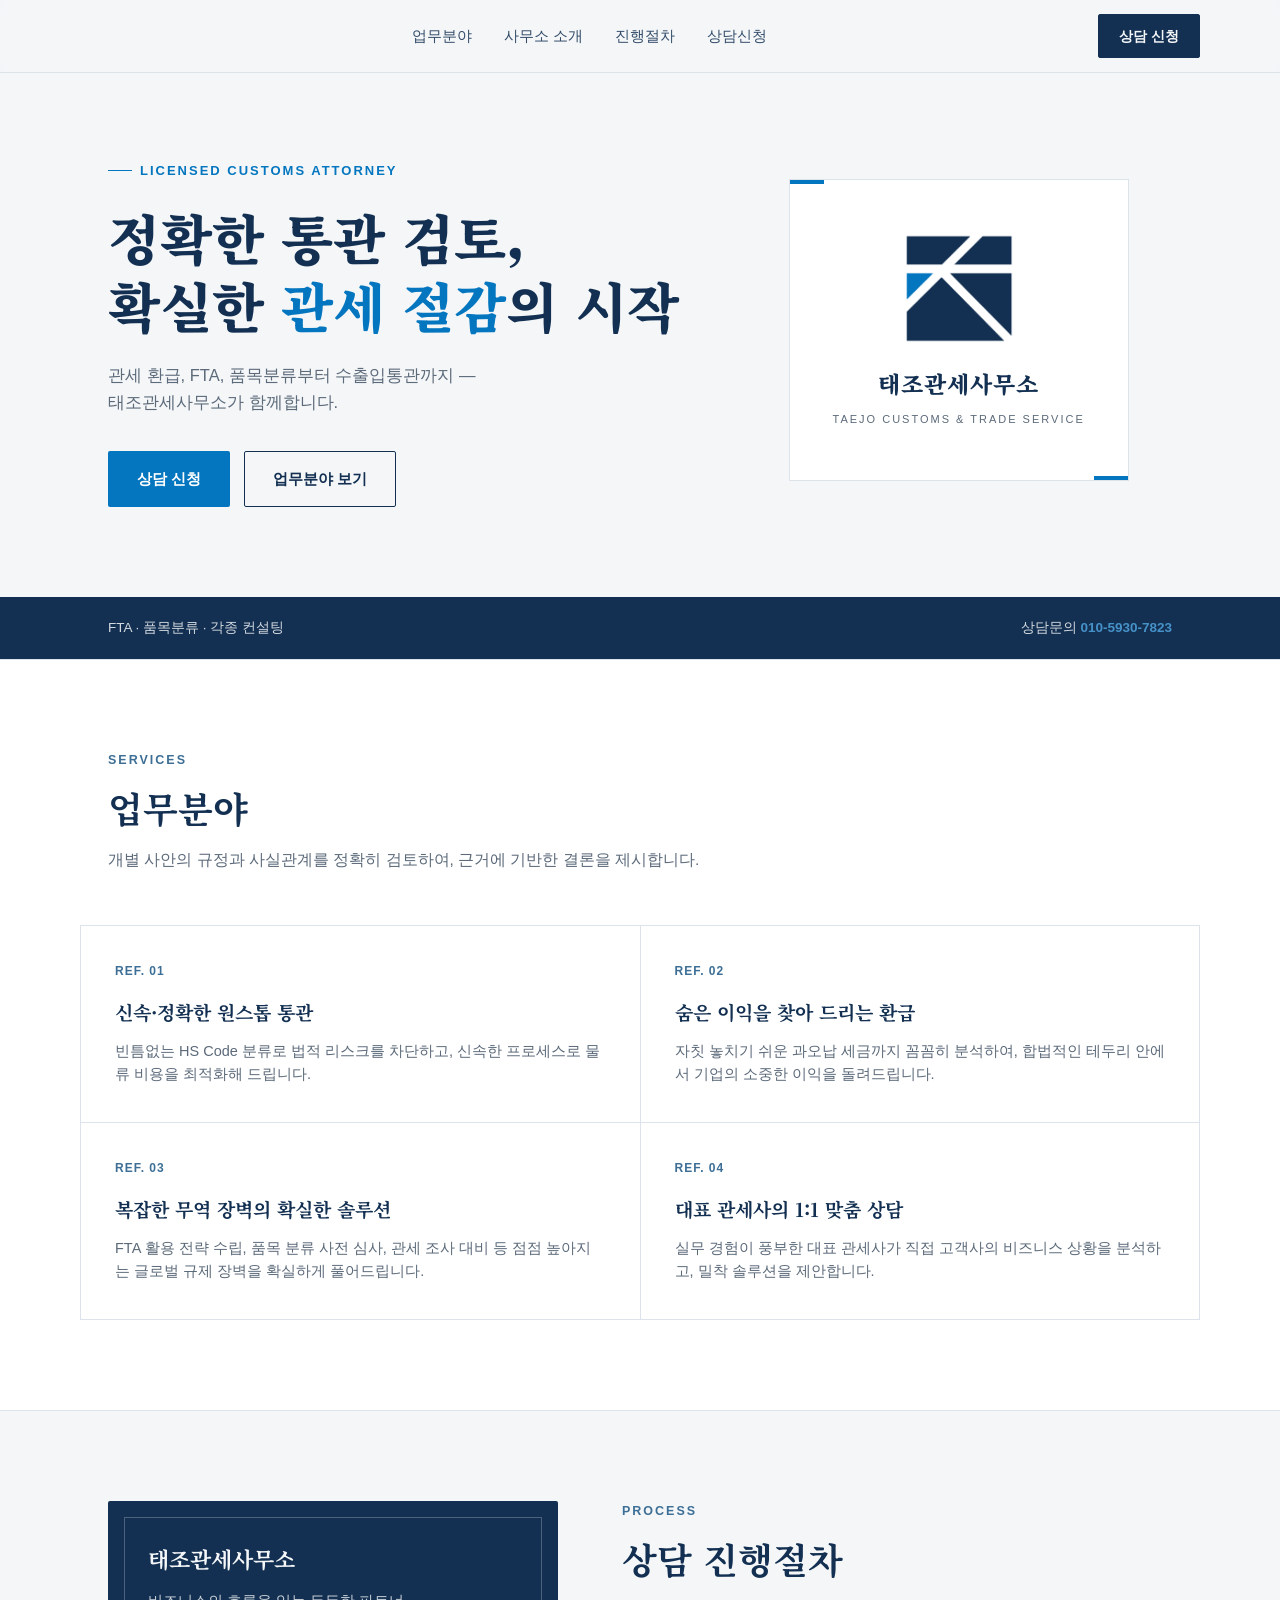
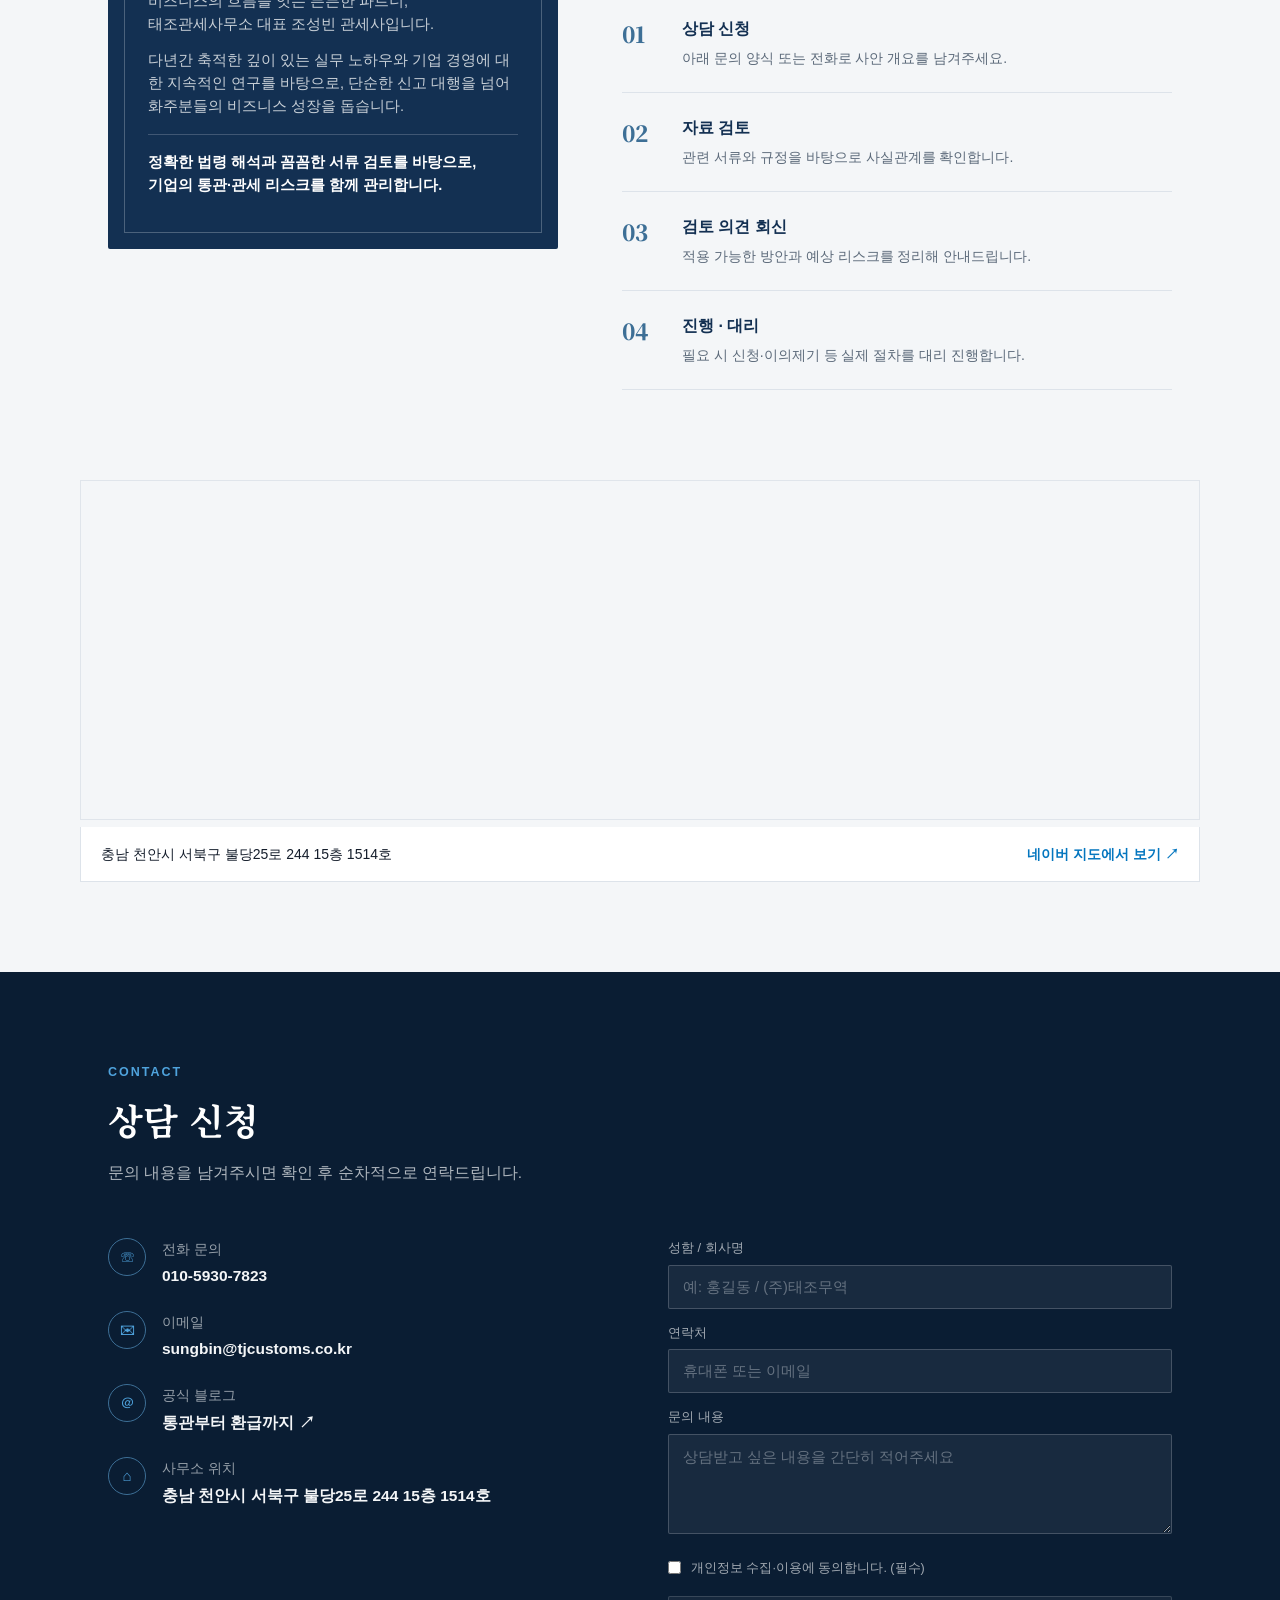
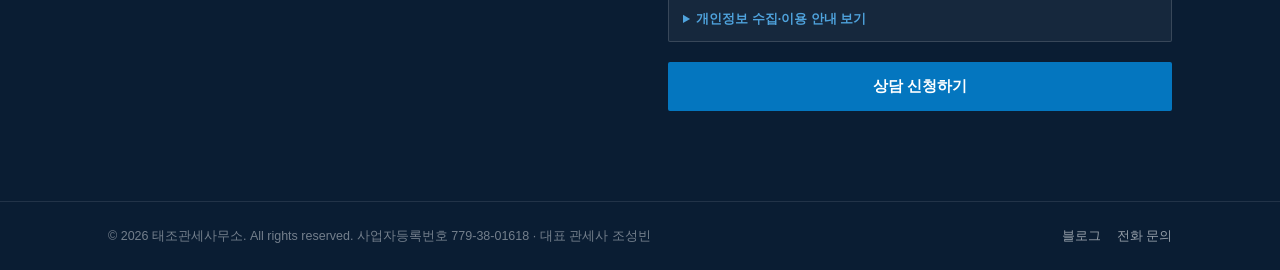
==== index.html @ e215719c "Update index.html" ====
<!DOCTYPE html>
<html lang="ko">
<head>
<meta charset="UTF-8">
<meta name="viewport" content="width=device-width, initial-scale=1.0">

<title>태조관세사무소 | 통관부터 환급까지 신뢰의 파트너</title>
<meta name="description" content="충남 천안 태조관세사무소 — 수출입 통관, 관세 환급, FTA, 품목분류까지. 대표 관세사 조성빈이 직접 상담합니다.">
<link rel="canonical" href="https://tjcustoms.co.kr/">

<!-- Open Graph: 카카오톡/블로그 등에 링크 공유 시 노출되는 정보 -->
<meta property="og:type" content="website">
<meta property="og:site_name" content="태조관세사무소">
<meta property="og:title" content="태조관세사무소 | 통관부터 환급까지 신뢰의 파트너">
<meta property="og:description" content="수출입 통관, 관세 환급, FTA, 품목분류 — 대표 관세사가 직접 상담합니다.">
<meta property="og:image" content="https://tjcustoms.co.kr/assets/logo-full.png">
<meta property="og:url" content="https://tjcustoms.co.kr/">
<meta name="twitter:card" content="summary_large_image">

<link rel="icon" type="image/png" href="assets/logo-mark.png">
<link rel="preconnect" href="https://fonts.googleapis.com">
<link rel="preconnect" href="https://fonts.gstatic.com" crossorigin>
<link href="https://fonts.googleapis.com/css2?family=Noto+Serif+KR:wght@500;700;900&family=Pretendard:wght@400;500;600;700&display=swap" rel="stylesheet">

<!-- 지역 사업자 구조화 데이터: 네이버/구글 지도·검색 노출에 도움 -->
<script type="application/ld+json">
{
  "@context": "https://schema.org",
  "@type": "ProfessionalService",
  "name": "태조관세사무소",
  "alternateName": "Taejo Customs & Trade Service",
  "image": "https://tjcustoms.co.kr/assets/logo-full.png",
  "url": "https://tjcustoms.co.kr/",
  "telephone": "+82-10-5930-7823",
  "email": "sungbin@tjcustoms.co.kr",
  "address": {
    "@type": "PostalAddress",
    "streetAddress": "불당25로 244 15층 1514호",
    "addressLocality": "천안시 서북구",
    "addressRegion": "충남",
    "addressCountry": "KR"
  },
  "founder": { "@type": "Person", "name": "조성빈" }
}
</script>

<style>
  :root{
    --ink:#141d2b;
    --navy:#133052;
    --navy-deep:#0a1d33;
    --paper:#f4f6f8;
    --paper-line:#dde3ea;
    --brass:#3d6f96;
    --brass-light:#4fa3dd;
    --seal:#0476bf;
    --muted:#5c6a7a;
    --white:#ffffff;
    --serif:'Noto Serif KR', serif;
    --sans:'Pretendard', -apple-system, BlinkMacSystemFont, sans-serif;
  }
  *{margin:0;padding:0;box-sizing:border-box;}
  html{scroll-behavior:smooth;}
  body{
    font-family:var(--sans);
    background:var(--paper);
    color:var(--ink);
    line-height:1.6;
    -webkit-font-smoothing:antialiased;
  }
  a{color:inherit;text-decoration:none;}
  .wrap{max-width:1120px;margin:0 auto;padding:0 28px;}

  .texture{
    background-image:
      radial-gradient(circle at 1px 1px, rgba(19,48,82,0.06) 1px, transparent 0);
    background-size:22px 22px;
  }

  /* ===== HEADER ===== */
  header{
    position:sticky;top:0;z-index:50;
    background:rgba(244,246,248,0.92);
    backdrop-filter:blur(8px);
    border-bottom:1px solid var(--paper-line);
  }
  .nav{
    display:flex;align-items:center;justify-content:space-between;
    padding:14px 0;
  }
  .brand{display:flex;align-items:center;}
  .brand img{height:38px;width:auto;display:block;}
  .nav-links{display:flex;gap:32px;font-size:14.5px;font-weight:500;color:var(--navy);}
  .nav-links a{opacity:0.85;transition:opacity .2s;}
  .nav-links a:hover{opacity:1;color:var(--seal);}
  .nav-cta{
    background:var(--navy);color:var(--paper);
    padding:10px 20px;border-radius:2px;font-size:14px;font-weight:600;
    border:1px solid var(--navy);transition:background .2s;
  }
  .nav-cta:hover{background:var(--navy-deep);}

  /* ===== HERO ===== */
  .hero{padding:80px 0 90px;position:relative;overflow:hidden;}
  .hero-grid{display:grid;grid-template-columns:1.15fr 0.85fr;gap:60px;align-items:center;}
  .eyebrow{
    display:inline-flex;align-items:center;gap:8px;
    font-size:13px;font-weight:700;letter-spacing:2px;color:var(--seal);
    text-transform:uppercase;margin-bottom:22px;
  }
  .eyebrow::before{content:'';width:24px;height:1px;background:var(--seal);}
  h1{
    font-family:var(--serif);font-weight:900;
    font-size:clamp(34px,4.6vw,54px);
    line-height:1.25;color:var(--navy);
    margin-bottom:24px;
  }
  h1 em{font-style:normal;color:var(--seal);}
  .hero-sub{font-size:16.5px;color:var(--muted);max-width:480px;margin-bottom:36px;}
  .btn-row{display:flex;gap:14px;flex-wrap:wrap;}
  .btn{
    padding:15px 28px;border-radius:2px;font-size:15px;font-weight:700;
    display:inline-block;transition:all .2s;border:1px solid transparent;
  }
  .btn-primary{background:var(--seal);color:var(--white);}
  .btn-primary:hover{background:#035a91;}
  .btn-secondary{border-color:var(--navy);color:var(--navy);}
  .btn-secondary:hover{background:var(--navy);color:var(--paper);}

  .logo-wrap{display:flex;align-items:center;justify-content:center;padding:20px;}
  .logo-plate{
    position:relative;width:100%;max-width:340px;
    background:var(--white);border:1px solid var(--paper-line);
    padding:52px 40px;display:flex;flex-direction:column;align-items:center;gap:22px;
  }
  .logo-plate::before{content:'';position:absolute;top:0;left:0;width:34px;height:4px;background:var(--seal);}
  .logo-plate::after{content:'';position:absolute;bottom:0;right:0;width:34px;height:4px;background:var(--seal);}
  .logo-plate img{width:112px;height:112px;object-fit:contain;}
  .logo-plate .logo-word{text-align:center;}
  .logo-plate .logo-word .kr{font-family:var(--serif);font-weight:900;font-size:23px;color:var(--navy);letter-spacing:1px;}
  .logo-plate .logo-word .en{display:block;font-size:11px;letter-spacing:2px;color:var(--muted);margin-top:8px;text-transform:uppercase;}

  /* ===== TRUST BAR ===== */
  .trustbar{background:var(--navy);color:var(--paper);padding:20px 0;}
  .trustbar .wrap{display:flex;justify-content:space-between;flex-wrap:wrap;gap:16px;font-size:13.5px;font-weight:500;}
  .trustbar span{opacity:0.85;}
  .trustbar a{color:var(--brass-light);font-weight:700;opacity:1;}
  .trustbar a:hover{text-decoration:underline;}

  /* ===== SECTION HEADER ===== */
  .section{padding:90px 0;}
  .section-head{max-width:600px;margin-bottom:52px;}
  .section-tag{font-size:12.5px;font-weight:700;letter-spacing:2px;color:var(--brass);text-transform:uppercase;margin-bottom:14px;}
  .section-title{font-family:var(--serif);font-weight:700;font-size:clamp(26px,3vw,36px);color:var(--navy);line-height:1.35;}
  .section-desc{margin-top:16px;color:var(--muted);font-size:15.5px;}

  /* ===== SERVICES ===== */
  .services{background:var(--white);border-top:1px solid var(--paper-line);border-bottom:1px solid var(--paper-line);}
  .service-grid{display:grid;grid-template-columns:repeat(2,1fr);gap:1px;background:var(--paper-line);border:1px solid var(--paper-line);}
  .service-card{background:var(--white);padding:36px 34px;transition:background .2s;}
  .service-card:hover{background:var(--paper);}
  .service-ref{font-size:12px;color:var(--brass);font-weight:700;letter-spacing:1px;margin-bottom:16px;}
  .service-name{font-family:var(--serif);font-weight:700;font-size:19px;color:var(--navy);margin-bottom:12px;}
  .service-desc{font-size:14.5px;color:var(--muted);}

  /* ===== ABOUT / PROCESS ===== */
  .about-grid{display:grid;grid-template-columns:0.9fr 1.1fr;gap:64px;align-items:start;}
  .about-card{background:var(--navy);color:var(--paper);padding:40px;border-radius:2px;position:relative;}
  .about-card::before{content:'';position:absolute;top:16px;left:16px;right:16px;bottom:16px;border:1px solid rgba(244,246,248,0.25);pointer-events:none;}
  .about-card h3{font-family:var(--serif);font-size:22px;margin-bottom:14px;}
  .about-card p{font-size:14.5px;color:rgba(244,246,248,0.8);margin-bottom:12px;}
  .about-card p.tagline{color:var(--white);font-weight:600;border-top:1px solid rgba(244,246,248,0.2);padding-top:16px;margin-top:16px;}
  .process-list{display:flex;flex-direction:column;}
  .process-item{display:flex;gap:22px;padding:22px 0;border-bottom:1px solid var(--paper-line);}
  .process-item:first-child{padding-top:0;}
  .process-num{font-family:var(--serif);font-weight:900;font-size:22px;color:var(--brass);min-width:38px;}
  .process-body h4{font-size:16px;font-weight:700;color:var(--navy);margin-bottom:6px;}
  .process-body p{font-size:14px;color:var(--muted);}

  /* ===== MAP ===== */
  .map-section{padding:0 0 90px;}
  .map-frame{
    width:100%;height:340px;border:1px solid var(--paper-line);
    filter:grayscale(0.15) contrast(1.02);
  }
  .map-caption{
    display:flex;justify-content:space-between;align-items:center;flex-wrap:wrap;gap:10px;
    padding:16px 20px;background:var(--white);border:1px solid var(--paper-line);border-top:none;font-size:14px;
  }
  .map-caption a{color:var(--seal);font-weight:700;}

  /* ===== CONTACT ===== */
  .contact{background:var(--navy-deep);color:var(--paper);}
  .contact .section-tag{color:var(--brass-light);}
  .contact .section-title{color:var(--white);}
  .contact .section-desc{color:rgba(244,246,248,0.7);}
  .contact-grid{display:grid;grid-template-columns:1fr 1fr;gap:56px;margin-top:20px;}
  .info-list{display:flex;flex-direction:column;gap:22px;}
  .info-item{display:flex;gap:16px;align-items:flex-start;}
  .info-item a{transition:color .2s;}
  .info-item a:hover{color:var(--brass-light);}
  .info-icon{
    width:38px;height:38px;border:1px solid var(--brass);border-radius:50%;
    display:flex;align-items:center;justify-content:center;flex-shrink:0;
    color:var(--brass-light);font-size:15px;
  }
  .info-item strong{display:block;font-size:14px;color:rgba(244,246,248,0.6);margin-bottom:3px;font-weight:500;}
  .info-item span,.info-item a{font-size:15.5px;font-weight:600;}

  form{display:flex;flex-direction:column;gap:14px;}
  .field label{display:block;font-size:13px;color:rgba(244,246,248,0.65);margin-bottom:6px;}
  .field input,.field textarea{
    width:100%;background:rgba(244,246,248,0.06);
    border:1px solid rgba(244,246,248,0.2);
    color:var(--paper);padding:13px 14px;font-size:14.5px;border-radius:2px;font-family:var(--sans);
  }
  .field input::placeholder,.field textarea::placeholder{color:rgba(244,246,248,0.35);}
  .field textarea{resize:vertical;min-height:100px;}
  .field input:focus,.field textarea:focus{outline:2px solid var(--brass-light);outline-offset:1px;border-color:var(--brass-light);}

  .consent{display:flex;align-items:flex-start;gap:10px;font-size:12.5px;color:rgba(244,246,248,0.65);margin-top:2px;}
  .consent input{margin-top:3px;flex-shrink:0;}
  .consent a{color:var(--brass-light);text-decoration:underline;}
  details.privacy{
    margin-top:4px;background:rgba(244,246,248,0.05);border:1px solid rgba(244,246,248,0.15);
    border-radius:2px;padding:12px 14px;font-size:12px;color:rgba(244,246,248,0.6);
  }
  details.privacy summary{cursor:pointer;font-size:12.5px;color:var(--brass-light);font-weight:600;}
  details.privacy p{margin-top:8px;line-height:1.6;}

  .submit-btn{
    margin-top:6px;background:var(--seal);color:var(--white);border:none;
    padding:15px;font-size:15px;font-weight:700;border-radius:2px;cursor:pointer;transition:background .2s;
  }
  .submit-btn:hover{background:#035a91;}
  .submit-btn:focus-visible{outline:2px solid var(--brass-light);outline-offset:2px;}

  /* ===== FOOTER ===== */
  footer{background:var(--navy-deep);border-top:1px solid rgba(244,246,248,0.1);padding:24px 0;}
  footer .wrap{display:flex;justify-content:space-between;flex-wrap:wrap;gap:10px;font-size:12.5px;color:rgba(244,246,248,0.45);}
  footer .footer-links{display:flex;gap:16px;}
  footer a{color:rgba(244,246,248,0.6);}
  footer a:hover{color:var(--brass-light);}

  @media(max-width:860px){
    .hero-grid{grid-template-columns:1fr;}
    .logo-wrap{order:-1;margin-bottom:8px;padding:0;}
    .logo-plate{padding:36px 28px;}
    .logo-plate img{width:88px;height:88px;}
    .logo-plate .logo-word .kr{font-size:19px;}
    .nav-links{display:none;}
    .service-grid{grid-template-columns:1fr;}
    .about-grid{grid-template-columns:1fr;}
    .contact-grid{grid-template-columns:1fr;}
    .trustbar .wrap{flex-direction:column;gap:8px;}
    .map-frame{height:260px;}
  }
</style>
</head>
<body>

<header>
  <nav class="nav wrap">
  <div class="brand"></div>
    <div class="nav-links">
      <a href="#services">업무분야</a>
      <a href="#about">사무소 소개</a>
      <a href="#process">진행절차</a>
      <a href="#contact">상담신청</a>
    </div>
    <a href="#contact" class="nav-cta">상담 신청</a>
  </nav>
</header>

<section class="hero">
  <div class="wrap hero-grid">
    <div>
      <div class="eyebrow">Licensed Customs Attorney</div>
      <h1>정확한 통관 검토,<br>확실한 <em>관세 절감</em>의 시작</h1>
     <p class="hero-sub" style="word-break: keep-all;">
        관세 환급, FTA, 품목분류부터 수출입통관까지 —<br>
        태조관세사무소가 함께합니다.
      </p>
      <div class="btn-row">
        <a href="#contact" class="btn btn-primary">상담 신청</a>
        <a href="#services" class="btn btn-secondary">업무분야 보기</a>
      </div>
    </div>
    <div class="logo-wrap">
      <div class="logo-plate">
        <img src="9.jpg" alt="태조관세사무소 심볼마크">
        <div class="logo-word">
          <span class="kr">태조관세사무소</span>
          <span class="en">Taejo Customs &amp; Trade Service</span>
        </div>
      </div>
    </div>
  </div>
</section>

<div class="trustbar">
  <div class="wrap">
    <span>FTA · 품목분류 · 각종 컨설팅</span>
    <span>상담문의 <a href="tel:01059307823">010-5930-7823</a></span>
  </div>
</div>

<section class="section services texture" id="services">
  <div class="wrap">
    <div class="section-head">
      <div class="section-tag">Services</div>
      <h2 class="section-title">업무분야</h2>
      <p class="section-desc">개별 사안의 규정과 사실관계를 정확히 검토하여, 근거에 기반한 결론을 제시합니다.</p>
    </div>
  </div>
  <div class="wrap" style="padding:0;">
    <div class="service-grid">
      <div class="service-card">
        <div class="service-ref">REF. 01</div>
        <div class="service-name">신속·정확한 원스톱 통관</div>
        <p class="service-desc">빈틈없는 HS Code 분류로 법적 리스크를 차단하고, 신속한 프로세스로 물류 비용을 최적화해 드립니다.</p>
      </div>
      <div class="service-card">
        <div class="service-ref">REF. 02</div>
        <div class="service-name">숨은 이익을 찾아 드리는 환급</div>
        <p class="service-desc">자칫 놓치기 쉬운 과오납 세금까지 꼼꼼히 분석하여, 합법적인 테두리 안에서 기업의 소중한 이익을 돌려드립니다.</p>
      </div>
      <div class="service-card">
        <div class="service-ref">REF. 03</div>
        <div class="service-name">복잡한 무역 장벽의 확실한 솔루션</div>
        <p class="service-desc">FTA 활용 전략 수립, 품목 분류 사전 심사, 관세 조사 대비 등 점점 높아지는 글로벌 규제 장벽을 확실하게 풀어드립니다.</p>
      </div>
      <div class="service-card">
        <div class="service-ref">REF. 04</div>
        <div class="service-name">대표 관세사의 1:1 맞춤 상담</div>
        <p class="service-desc">실무 경험이 풍부한 대표 관세사가 직접 고객사의 비즈니스 상황을 분석하고, 밀착 솔루션을 제안합니다.</p>
      </div>
    </div>
  </div>
</section>

<section class="section" id="about">
  <div class="wrap about-grid">
    <div class="about-card">
      <h3>태조관세사무소</h3>
      <!-- 수정된 부분 시작 -->
      <p>비즈니스의 흐름을 잇는 든든한 파트너,<br>태조관세사무소 대표 조성빈 관세사입니다.</p>
      <p>다년간 축적한 깊이 있는 실무 노하우와 기업 경영에 대한 지속적인 연구를 바탕으로, 단순한 신고 대행을 넘어 화주분들의 비즈니스 성장을 돕습니다.</p>
      <p class="tagline">정확한 법령 해석과 꼼꼼한 서류 검토를 바탕으로,<br>기업의 통관·관세 리스크를 함께 관리합니다.</p>
      <!-- 수정된 부분 끝 -->
    </div>
    <div id="process">
      <div class="section-tag">Process</div>
      <h2 class="section-title" style="margin-bottom:32px;">상담 진행절차</h2>
      <div class="process-list">
        <div class="process-item">
          <div class="process-num">01</div>
          <div class="process-body"><h4>상담 신청</h4><p>아래 문의 양식 또는 전화로 사안 개요를 남겨주세요.</p></div>
        </div>
        <div class="process-item">
          <div class="process-num">02</div>
          <div class="process-body"><h4>자료 검토</h4><p>관련 서류와 규정을 바탕으로 사실관계를 확인합니다.</p></div>
        </div>
        <div class="process-item">
          <div class="process-num">03</div>
          <div class="process-body"><h4>검토 의견 회신</h4><p>적용 가능한 방안과 예상 리스크를 정리해 안내드립니다.</p></div>
        </div>
        <div class="process-item">
          <div class="process-num">04</div>
          <div class="process-body"><h4>진행 · 대리</h4><p>필요 시 신청·이의제기 등 실제 절차를 대리 진행합니다.</p></div>
        </div>
      </div>
    </div>
  </div>
</section>

<section class="map-section wrap">
  <iframe class="map-frame" loading="lazy" allowfullscreen
    src="https://www.google.com/maps?q=%EC%B6%A9%EB%82%A8%20%EC%B2%9C%EC%95%88%EC%8B%9C%20%EC%84%9C%EB%B6%81%EA%B5%AC%20%EB%B6%88%EB%8B%B925%EB%A1%9C%20244&output=embed"
    title="태조관세사무소 오시는 길"></iframe>
  <div class="map-caption">
    <span>충남 천안시 서북구 불당25로 244 15층 1514호</span>
    <a href="https://map.naver.com/p/search/충남 천안시 서북구 불당25로 244" target="_blank" rel="noopener">네이버 지도에서 보기 ↗</a>
  </div>
</section>

<section class="section contact" id="contact">
  <div class="wrap">
    <div class="section-head">
      <div class="section-tag">Contact</div>
      <h2 class="section-title">상담 신청</h2>
      <p class="section-desc">문의 내용을 남겨주시면 확인 후 순차적으로 연락드립니다.</p>
    </div>
    <div class="contact-grid">
      <div class="info-list">
        <div class="info-item">
          <div class="info-icon">☏</div>
          <div><strong>전화 문의</strong><a href="tel:01059307823">010-5930-7823</a></div>
        </div>
        <div class="info-item">
          <div class="info-icon">✉</div>
          <div><strong>이메일</strong><a href="mailto:sungbin@tjcustoms.co.kr">sungbin@tjcustoms.co.kr</a></div>
        </div>
        <div class="info-item">
          <div class="info-icon">＠</div>
          <div><strong>공식 블로그</strong><a href="https://blog.naver.com/waynechris" target="_blank" rel="noopener">통관부터 환급까지 ↗</a></div>
        </div>
        <div class="info-item">
          <div class="info-icon">⌂</div>
          <div><strong>사무소 위치</strong><span>충남 천안시 서북구 불당25로 244 15층 1514호</span></div>
        </div>
      </div>

      <!-- Formspree 등 폼 수신 서비스 연동 권장: action의 YOUR_FORM_ID를 발급받은 ID로 교체 -->
      <form id="inquiryForm" action="https://formspree.io/f/xeeyelee" method="POST">
        <div class="field">
          <label for="name">성함 / 회사명</label>
          <input type="text" id="name" name="name" placeholder="예: 홍길동 / (주)태조무역" required>
        </div>
        <div class="field">
          <label for="contact">연락처</label>
          <input type="text" id="contact" name="contact" placeholder="휴대폰 또는 이메일" required>
        </div>
        <div class="field">
          <label for="message">문의 내용</label>
          <textarea id="message" name="message" placeholder="상담받고 싶은 내용을 간단히 적어주세요"></textarea>
        </div>

        <label class="consent">
          <input type="checkbox" id="consent" name="consent" required>
          <span>개인정보 수집·이용에 동의합니다. (필수)</span>
        </label>
        <details class="privacy">
          <summary>개인정보 수집·이용 안내 보기</summary>
          <p>
            수집 항목: 성함/회사명, 연락처, 문의 내용<br>
            수집 목적: 관세·통관 상담 문의 응대<br>
            보유 기간: 상담 완료 후 6개월간 보관 후 파기<br>
            위 동의를 거부할 권리가 있으며, 동의 거부 시 상담 신청이 제한될 수 있습니다.
          </p>
        </details>

        <button type="submit" class="submit-btn">상담 신청하기</button>
      </form>
    </div>
  </div>
</section>

<footer>
  <div class="wrap">
    <span>© 2026 태조관세사무소. All rights reserved. 사업자등록번호 779-38-01618 · 대표 관세사 조성빈</span>
    <div class="footer-links">
      <a href="https://blog.naver.com/waynechris" target="_blank" rel="noopener">블로그</a>
      <a href="tel:01059307823">전화 문의</a>
    </div>
  </div>
</footer>

</body>
</html>
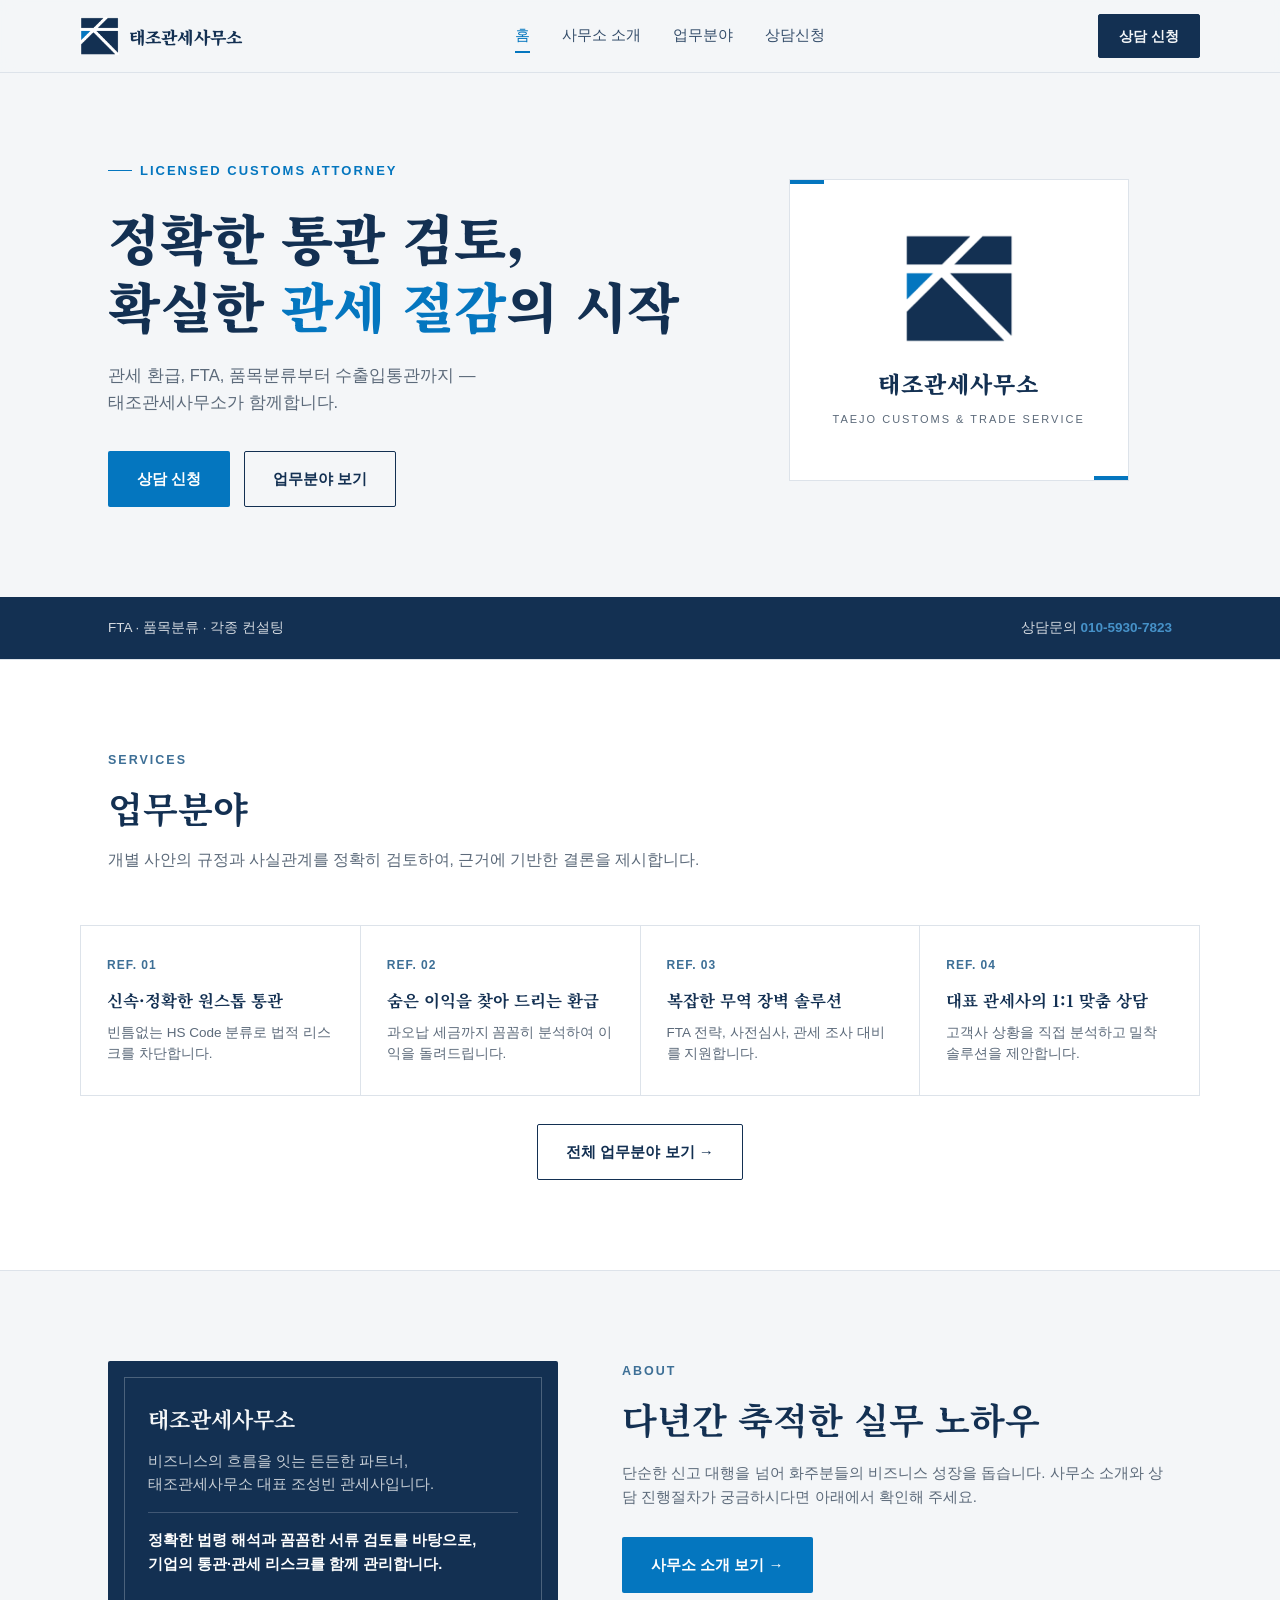
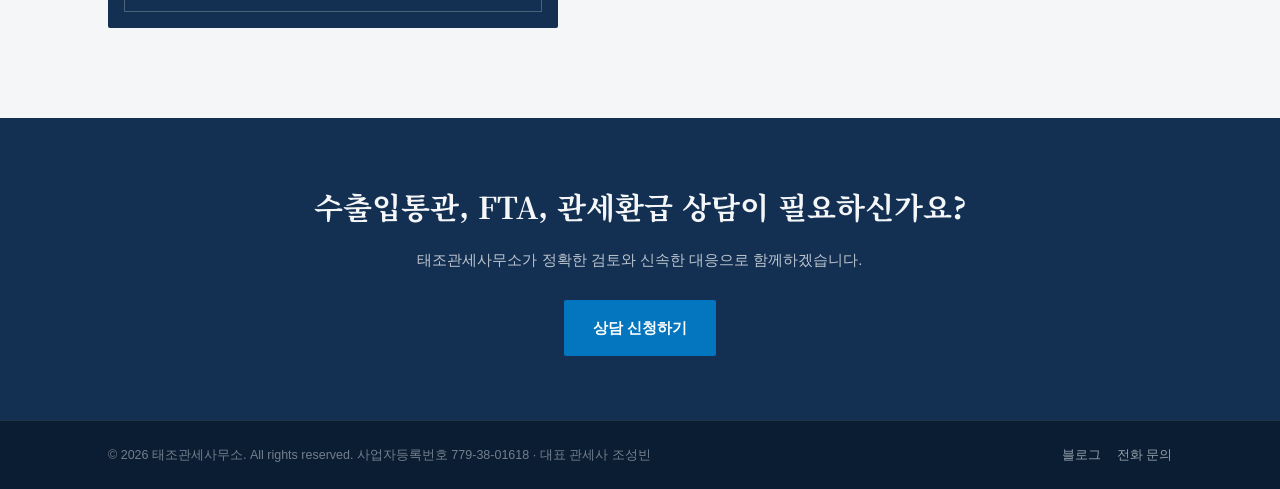
==== commit b52db39f: "Add files via upload" ====
--- a/index.html
+++ b/index.html
@@ -6,23 +6,22 @@
 
 <title>태조관세사무소 | 통관부터 환급까지 신뢰의 파트너</title>
 <meta name="description" content="충남 천안 태조관세사무소 — 수출입 통관, 관세 환급, FTA, 품목분류까지. 대표 관세사 조성빈이 직접 상담합니다.">
-<link rel="canonical" href="https://tjcustoms.co.kr/">
+<link rel="canonical" href="https://tjcustoms.co.kr/index.html">
 
-<!-- Open Graph: 카카오톡/블로그 등에 링크 공유 시 노출되는 정보 -->
 <meta property="og:type" content="website">
 <meta property="og:site_name" content="태조관세사무소">
 <meta property="og:title" content="태조관세사무소 | 통관부터 환급까지 신뢰의 파트너">
 <meta property="og:description" content="수출입 통관, 관세 환급, FTA, 품목분류 — 대표 관세사가 직접 상담합니다.">
 <meta property="og:image" content="https://tjcustoms.co.kr/assets/logo-full.png">
-<meta property="og:url" content="https://tjcustoms.co.kr/">
+<meta property="og:url" content="https://tjcustoms.co.kr/index.html">
 <meta name="twitter:card" content="summary_large_image">
 
 <link rel="icon" type="image/png" href="assets/logo-mark.png">
 <link rel="preconnect" href="https://fonts.googleapis.com">
 <link rel="preconnect" href="https://fonts.gstatic.com" crossorigin>
 <link href="https://fonts.googleapis.com/css2?family=Noto+Serif+KR:wght@500;700;900&family=Pretendard:wght@400;500;600;700&display=swap" rel="stylesheet">
+<link rel="stylesheet" href="style.css">
 
-<!-- 지역 사업자 구조화 데이터: 네이버/구글 지도·검색 노출에 도움 -->
 <script type="application/ld+json">
 {
   "@context": "https://schema.org",
@@ -43,233 +42,32 @@
   "founder": { "@type": "Person", "name": "조성빈" }
 }
 </script>
-
-<style>
-  :root{
-    --ink:#141d2b;
-    --navy:#133052;
-    --navy-deep:#0a1d33;
-    --paper:#f4f6f8;
-    --paper-line:#dde3ea;
-    --brass:#3d6f96;
-    --brass-light:#4fa3dd;
-    --seal:#0476bf;
-    --muted:#5c6a7a;
-    --white:#ffffff;
-    --serif:'Noto Serif KR', serif;
-    --sans:'Pretendard', -apple-system, BlinkMacSystemFont, sans-serif;
-  }
-  *{margin:0;padding:0;box-sizing:border-box;}
-  html{scroll-behavior:smooth;}
-  body{
-    font-family:var(--sans);
-    background:var(--paper);
-    color:var(--ink);
-    line-height:1.6;
-    -webkit-font-smoothing:antialiased;
-  }
-  a{color:inherit;text-decoration:none;}
-  .wrap{max-width:1120px;margin:0 auto;padding:0 28px;}
-
-  .texture{
-    background-image:
-      radial-gradient(circle at 1px 1px, rgba(19,48,82,0.06) 1px, transparent 0);
-    background-size:22px 22px;
-  }
-
-  /* ===== HEADER ===== */
-  header{
-    position:sticky;top:0;z-index:50;
-    background:rgba(244,246,248,0.92);
-    backdrop-filter:blur(8px);
-    border-bottom:1px solid var(--paper-line);
-  }
-  .nav{
-    display:flex;align-items:center;justify-content:space-between;
-    padding:14px 0;
-  }
-  .brand{display:flex;align-items:center;}
-  .brand img{height:38px;width:auto;display:block;}
-  .nav-links{display:flex;gap:32px;font-size:14.5px;font-weight:500;color:var(--navy);}
-  .nav-links a{opacity:0.85;transition:opacity .2s;}
-  .nav-links a:hover{opacity:1;color:var(--seal);}
-  .nav-cta{
-    background:var(--navy);color:var(--paper);
-    padding:10px 20px;border-radius:2px;font-size:14px;font-weight:600;
-    border:1px solid var(--navy);transition:background .2s;
-  }
-  .nav-cta:hover{background:var(--navy-deep);}
-
-  /* ===== HERO ===== */
-  .hero{padding:80px 0 90px;position:relative;overflow:hidden;}
-  .hero-grid{display:grid;grid-template-columns:1.15fr 0.85fr;gap:60px;align-items:center;}
-  .eyebrow{
-    display:inline-flex;align-items:center;gap:8px;
-    font-size:13px;font-weight:700;letter-spacing:2px;color:var(--seal);
-    text-transform:uppercase;margin-bottom:22px;
-  }
-  .eyebrow::before{content:'';width:24px;height:1px;background:var(--seal);}
-  h1{
-    font-family:var(--serif);font-weight:900;
-    font-size:clamp(34px,4.6vw,54px);
-    line-height:1.25;color:var(--navy);
-    margin-bottom:24px;
-  }
-  h1 em{font-style:normal;color:var(--seal);}
-  .hero-sub{font-size:16.5px;color:var(--muted);max-width:480px;margin-bottom:36px;}
-  .btn-row{display:flex;gap:14px;flex-wrap:wrap;}
-  .btn{
-    padding:15px 28px;border-radius:2px;font-size:15px;font-weight:700;
-    display:inline-block;transition:all .2s;border:1px solid transparent;
-  }
-  .btn-primary{background:var(--seal);color:var(--white);}
-  .btn-primary:hover{background:#035a91;}
-  .btn-secondary{border-color:var(--navy);color:var(--navy);}
-  .btn-secondary:hover{background:var(--navy);color:var(--paper);}
-
-  .logo-wrap{display:flex;align-items:center;justify-content:center;padding:20px;}
-  .logo-plate{
-    position:relative;width:100%;max-width:340px;
-    background:var(--white);border:1px solid var(--paper-line);
-    padding:52px 40px;display:flex;flex-direction:column;align-items:center;gap:22px;
-  }
-  .logo-plate::before{content:'';position:absolute;top:0;left:0;width:34px;height:4px;background:var(--seal);}
-  .logo-plate::after{content:'';position:absolute;bottom:0;right:0;width:34px;height:4px;background:var(--seal);}
-  .logo-plate img{width:112px;height:112px;object-fit:contain;}
-  .logo-plate .logo-word{text-align:center;}
-  .logo-plate .logo-word .kr{font-family:var(--serif);font-weight:900;font-size:23px;color:var(--navy);letter-spacing:1px;}
-  .logo-plate .logo-word .en{display:block;font-size:11px;letter-spacing:2px;color:var(--muted);margin-top:8px;text-transform:uppercase;}
-
-  /* ===== TRUST BAR ===== */
-  .trustbar{background:var(--navy);color:var(--paper);padding:20px 0;}
-  .trustbar .wrap{display:flex;justify-content:space-between;flex-wrap:wrap;gap:16px;font-size:13.5px;font-weight:500;}
-  .trustbar span{opacity:0.85;}
-  .trustbar a{color:var(--brass-light);font-weight:700;opacity:1;}
-  .trustbar a:hover{text-decoration:underline;}
-
-  /* ===== SECTION HEADER ===== */
-  .section{padding:90px 0;}
-  .section-head{max-width:600px;margin-bottom:52px;}
-  .section-tag{font-size:12.5px;font-weight:700;letter-spacing:2px;color:var(--brass);text-transform:uppercase;margin-bottom:14px;}
-  .section-title{font-family:var(--serif);font-weight:700;font-size:clamp(26px,3vw,36px);color:var(--navy);line-height:1.35;}
-  .section-desc{margin-top:16px;color:var(--muted);font-size:15.5px;}
-
-  /* ===== SERVICES ===== */
-  .services{background:var(--white);border-top:1px solid var(--paper-line);border-bottom:1px solid var(--paper-line);}
-  .service-grid{display:grid;grid-template-columns:repeat(2,1fr);gap:1px;background:var(--paper-line);border:1px solid var(--paper-line);}
-  .service-card{background:var(--white);padding:36px 34px;transition:background .2s;}
-  .service-card:hover{background:var(--paper);}
-  .service-ref{font-size:12px;color:var(--brass);font-weight:700;letter-spacing:1px;margin-bottom:16px;}
-  .service-name{font-family:var(--serif);font-weight:700;font-size:19px;color:var(--navy);margin-bottom:12px;}
-  .service-desc{font-size:14.5px;color:var(--muted);}
-
-  /* ===== ABOUT / PROCESS ===== */
-  .about-grid{display:grid;grid-template-columns:0.9fr 1.1fr;gap:64px;align-items:start;}
-  .about-card{background:var(--navy);color:var(--paper);padding:40px;border-radius:2px;position:relative;}
-  .about-card::before{content:'';position:absolute;top:16px;left:16px;right:16px;bottom:16px;border:1px solid rgba(244,246,248,0.25);pointer-events:none;}
-  .about-card h3{font-family:var(--serif);font-size:22px;margin-bottom:14px;}
-  .about-card p{font-size:14.5px;color:rgba(244,246,248,0.8);margin-bottom:12px;}
-  .about-card p.tagline{color:var(--white);font-weight:600;border-top:1px solid rgba(244,246,248,0.2);padding-top:16px;margin-top:16px;}
-  .process-list{display:flex;flex-direction:column;}
-  .process-item{display:flex;gap:22px;padding:22px 0;border-bottom:1px solid var(--paper-line);}
-  .process-item:first-child{padding-top:0;}
-  .process-num{font-family:var(--serif);font-weight:900;font-size:22px;color:var(--brass);min-width:38px;}
-  .process-body h4{font-size:16px;font-weight:700;color:var(--navy);margin-bottom:6px;}
-  .process-body p{font-size:14px;color:var(--muted);}
-
-  /* ===== MAP ===== */
-  .map-section{padding:0 0 90px;}
-  .map-frame{
-    width:100%;height:340px;border:1px solid var(--paper-line);
-    filter:grayscale(0.15) contrast(1.02);
-  }
-  .map-caption{
-    display:flex;justify-content:space-between;align-items:center;flex-wrap:wrap;gap:10px;
-    padding:16px 20px;background:var(--white);border:1px solid var(--paper-line);border-top:none;font-size:14px;
-  }
-  .map-caption a{color:var(--seal);font-weight:700;}
-
-  /* ===== CONTACT ===== */
-  .contact{background:var(--navy-deep);color:var(--paper);}
-  .contact .section-tag{color:var(--brass-light);}
-  .contact .section-title{color:var(--white);}
-  .contact .section-desc{color:rgba(244,246,248,0.7);}
-  .contact-grid{display:grid;grid-template-columns:1fr 1fr;gap:56px;margin-top:20px;}
-  .info-list{display:flex;flex-direction:column;gap:22px;}
-  .info-item{display:flex;gap:16px;align-items:flex-start;}
-  .info-item a{transition:color .2s;}
-  .info-item a:hover{color:var(--brass-light);}
-  .info-icon{
-    width:38px;height:38px;border:1px solid var(--brass);border-radius:50%;
-    display:flex;align-items:center;justify-content:center;flex-shrink:0;
-    color:var(--brass-light);font-size:15px;
-  }
-  .info-item strong{display:block;font-size:14px;color:rgba(244,246,248,0.6);margin-bottom:3px;font-weight:500;}
-  .info-item span,.info-item a{font-size:15.5px;font-weight:600;}
-
-  form{display:flex;flex-direction:column;gap:14px;}
-  .field label{display:block;font-size:13px;color:rgba(244,246,248,0.65);margin-bottom:6px;}
-  .field input,.field textarea{
-    width:100%;background:rgba(244,246,248,0.06);
-    border:1px solid rgba(244,246,248,0.2);
-    color:var(--paper);padding:13px 14px;font-size:14.5px;border-radius:2px;font-family:var(--sans);
-  }
-  .field input::placeholder,.field textarea::placeholder{color:rgba(244,246,248,0.35);}
-  .field textarea{resize:vertical;min-height:100px;}
-  .field input:focus,.field textarea:focus{outline:2px solid var(--brass-light);outline-offset:1px;border-color:var(--brass-light);}
-
-  .consent{display:flex;align-items:flex-start;gap:10px;font-size:12.5px;color:rgba(244,246,248,0.65);margin-top:2px;}
-  .consent input{margin-top:3px;flex-shrink:0;}
-  .consent a{color:var(--brass-light);text-decoration:underline;}
-  details.privacy{
-    margin-top:4px;background:rgba(244,246,248,0.05);border:1px solid rgba(244,246,248,0.15);
-    border-radius:2px;padding:12px 14px;font-size:12px;color:rgba(244,246,248,0.6);
-  }
-  details.privacy summary{cursor:pointer;font-size:12.5px;color:var(--brass-light);font-weight:600;}
-  details.privacy p{margin-top:8px;line-height:1.6;}
-
-  .submit-btn{
-    margin-top:6px;background:var(--seal);color:var(--white);border:none;
-    padding:15px;font-size:15px;font-weight:700;border-radius:2px;cursor:pointer;transition:background .2s;
-  }
-  .submit-btn:hover{background:#035a91;}
-  .submit-btn:focus-visible{outline:2px solid var(--brass-light);outline-offset:2px;}
-
-  /* ===== FOOTER ===== */
-  footer{background:var(--navy-deep);border-top:1px solid rgba(244,246,248,0.1);padding:24px 0;}
-  footer .wrap{display:flex;justify-content:space-between;flex-wrap:wrap;gap:10px;font-size:12.5px;color:rgba(244,246,248,0.45);}
-  footer .footer-links{display:flex;gap:16px;}
-  footer a{color:rgba(244,246,248,0.6);}
-  footer a:hover{color:var(--brass-light);}
-
-  @media(max-width:860px){
-    .hero-grid{grid-template-columns:1fr;}
-    .logo-wrap{order:-1;margin-bottom:8px;padding:0;}
-    .logo-plate{padding:36px 28px;}
-    .logo-plate img{width:88px;height:88px;}
-    .logo-plate .logo-word .kr{font-size:19px;}
-    .nav-links{display:none;}
-    .service-grid{grid-template-columns:1fr;}
-    .about-grid{grid-template-columns:1fr;}
-    .contact-grid{grid-template-columns:1fr;}
-    .trustbar .wrap{flex-direction:column;gap:8px;}
-    .map-frame{height:260px;}
-  }
-</style>
 </head>
 <body>
 
 <header>
   <nav class="nav wrap">
-  <div class="brand"></div>
+    <a href="index.html" class="brand">
+      <img src="9.jpg" alt="태조관세사무소 심볼마크">
+      <span class="brand-word">태조관세사무소</span>
+    </a>
     <div class="nav-links">
-      <a href="#services">업무분야</a>
-      <a href="#about">사무소 소개</a>
-      <a href="#process">진행절차</a>
-      <a href="#contact">상담신청</a>
+      <a href="index.html" class="active">홈</a>
+      <a href="about.html">사무소 소개</a>
+      <a href="services.html">업무분야</a>
+      <a href="contact.html">상담신청</a>
     </div>
-    <a href="#contact" class="nav-cta">상담 신청</a>
+    <div style="display:flex;align-items:center;gap:10px;">
+      <a href="contact.html" class="nav-cta">상담 신청</a>
+      <button class="nav-toggle" aria-label="메뉴 열기" aria-expanded="false">☰</button>
+    </div>
   </nav>
+  <div class="nav-mobile-panel">
+    <a href="index.html" class="active">홈</a>
+    <a href="about.html">사무소 소개</a>
+    <a href="services.html">업무분야</a>
+    <a href="contact.html">상담신청</a>
+  </div>
 </header>
 
 <section class="hero">
@@ -277,13 +75,13 @@
     <div>
       <div class="eyebrow">Licensed Customs Attorney</div>
       <h1>정확한 통관 검토,<br>확실한 <em>관세 절감</em>의 시작</h1>
-     <p class="hero-sub" style="word-break: keep-all;">
+      <p class="hero-sub" style="word-break: keep-all;">
         관세 환급, FTA, 품목분류부터 수출입통관까지 —<br>
         태조관세사무소가 함께합니다.
       </p>
       <div class="btn-row">
-        <a href="#contact" class="btn btn-primary">상담 신청</a>
-        <a href="#services" class="btn btn-secondary">업무분야 보기</a>
+        <a href="contact.html" class="btn btn-primary">상담 신청</a>
+        <a href="services.html" class="btn btn-secondary">업무분야 보기</a>
       </div>
     </div>
     <div class="logo-wrap">
@@ -305,7 +103,7 @@
   </div>
 </div>
 
-<section class="section services texture" id="services">
+<section class="section services texture">
   <div class="wrap">
     <div class="section-head">
       <div class="section-tag">Services</div>
@@ -314,135 +112,57 @@
     </div>
   </div>
   <div class="wrap" style="padding:0;">
-    <div class="service-grid">
-      <div class="service-card">
+    <div class="preview-grid">
+      <div class="preview-card">
         <div class="service-ref">REF. 01</div>
         <div class="service-name">신속·정확한 원스톱 통관</div>
-        <p class="service-desc">빈틈없는 HS Code 분류로 법적 리스크를 차단하고, 신속한 프로세스로 물류 비용을 최적화해 드립니다.</p>
+        <p class="service-desc">빈틈없는 HS Code 분류로 법적 리스크를 차단합니다.</p>
       </div>
-      <div class="service-card">
+      <div class="preview-card">
         <div class="service-ref">REF. 02</div>
         <div class="service-name">숨은 이익을 찾아 드리는 환급</div>
-        <p class="service-desc">자칫 놓치기 쉬운 과오납 세금까지 꼼꼼히 분석하여, 합법적인 테두리 안에서 기업의 소중한 이익을 돌려드립니다.</p>
+        <p class="service-desc">과오납 세금까지 꼼꼼히 분석하여 이익을 돌려드립니다.</p>
       </div>
-      <div class="service-card">
+      <div class="preview-card">
         <div class="service-ref">REF. 03</div>
-        <div class="service-name">복잡한 무역 장벽의 확실한 솔루션</div>
-        <p class="service-desc">FTA 활용 전략 수립, 품목 분류 사전 심사, 관세 조사 대비 등 점점 높아지는 글로벌 규제 장벽을 확실하게 풀어드립니다.</p>
+        <div class="service-name">복잡한 무역 장벽 솔루션</div>
+        <p class="service-desc">FTA 전략, 사전심사, 관세 조사 대비를 지원합니다.</p>
       </div>
-      <div class="service-card">
+      <div class="preview-card">
         <div class="service-ref">REF. 04</div>
         <div class="service-name">대표 관세사의 1:1 맞춤 상담</div>
-        <p class="service-desc">실무 경험이 풍부한 대표 관세사가 직접 고객사의 비즈니스 상황을 분석하고, 밀착 솔루션을 제안합니다.</p>
+        <p class="service-desc">고객사 상황을 직접 분석하고 밀착 솔루션을 제안합니다.</p>
       </div>
+    </div>
+    <div class="preview-more">
+      <a href="services.html" class="btn btn-secondary">전체 업무분야 보기 →</a>
     </div>
   </div>
 </section>
 
-<section class="section" id="about">
+<section class="section">
   <div class="wrap about-grid">
     <div class="about-card">
       <h3>태조관세사무소</h3>
-      <!-- 수정된 부분 시작 -->
       <p>비즈니스의 흐름을 잇는 든든한 파트너,<br>태조관세사무소 대표 조성빈 관세사입니다.</p>
-      <p>다년간 축적한 깊이 있는 실무 노하우와 기업 경영에 대한 지속적인 연구를 바탕으로, 단순한 신고 대행을 넘어 화주분들의 비즈니스 성장을 돕습니다.</p>
       <p class="tagline">정확한 법령 해석과 꼼꼼한 서류 검토를 바탕으로,<br>기업의 통관·관세 리스크를 함께 관리합니다.</p>
-      <!-- 수정된 부분 끝 -->
     </div>
-    <div id="process">
-      <div class="section-tag">Process</div>
-      <h2 class="section-title" style="margin-bottom:32px;">상담 진행절차</h2>
-      <div class="process-list">
-        <div class="process-item">
-          <div class="process-num">01</div>
-          <div class="process-body"><h4>상담 신청</h4><p>아래 문의 양식 또는 전화로 사안 개요를 남겨주세요.</p></div>
-        </div>
-        <div class="process-item">
-          <div class="process-num">02</div>
-          <div class="process-body"><h4>자료 검토</h4><p>관련 서류와 규정을 바탕으로 사실관계를 확인합니다.</p></div>
-        </div>
-        <div class="process-item">
-          <div class="process-num">03</div>
-          <div class="process-body"><h4>검토 의견 회신</h4><p>적용 가능한 방안과 예상 리스크를 정리해 안내드립니다.</p></div>
-        </div>
-        <div class="process-item">
-          <div class="process-num">04</div>
-          <div class="process-body"><h4>진행 · 대리</h4><p>필요 시 신청·이의제기 등 실제 절차를 대리 진행합니다.</p></div>
-        </div>
-      </div>
+    <div>
+      <div class="section-tag">About</div>
+      <h2 class="section-title" style="margin-bottom:18px;">다년간 축적한 실무 노하우</h2>
+      <p style="color:var(--muted);font-size:15px;margin-bottom:28px;">
+        단순한 신고 대행을 넘어 화주분들의 비즈니스 성장을 돕습니다. 사무소 소개와 상담 진행절차가 궁금하시다면 아래에서 확인해 주세요.
+      </p>
+      <a href="about.html" class="btn btn-primary">사무소 소개 보기 →</a>
     </div>
   </div>
 </section>
 
-<section class="map-section wrap">
-  <iframe class="map-frame" loading="lazy" allowfullscreen
-    src="https://www.google.com/maps?q=%EC%B6%A9%EB%82%A8%20%EC%B2%9C%EC%95%88%EC%8B%9C%20%EC%84%9C%EB%B6%81%EA%B5%AC%20%EB%B6%88%EB%8B%B925%EB%A1%9C%20244&output=embed"
-    title="태조관세사무소 오시는 길"></iframe>
-  <div class="map-caption">
-    <span>충남 천안시 서북구 불당25로 244 15층 1514호</span>
-    <a href="https://map.naver.com/p/search/충남 천안시 서북구 불당25로 244" target="_blank" rel="noopener">네이버 지도에서 보기 ↗</a>
-  </div>
-</section>
-
-<section class="section contact" id="contact">
+<section class="cta-band">
   <div class="wrap">
-    <div class="section-head">
-      <div class="section-tag">Contact</div>
-      <h2 class="section-title">상담 신청</h2>
-      <p class="section-desc">문의 내용을 남겨주시면 확인 후 순차적으로 연락드립니다.</p>
-    </div>
-    <div class="contact-grid">
-      <div class="info-list">
-        <div class="info-item">
-          <div class="info-icon">☏</div>
-          <div><strong>전화 문의</strong><a href="tel:01059307823">010-5930-7823</a></div>
-        </div>
-        <div class="info-item">
-          <div class="info-icon">✉</div>
-          <div><strong>이메일</strong><a href="mailto:sungbin@tjcustoms.co.kr">sungbin@tjcustoms.co.kr</a></div>
-        </div>
-        <div class="info-item">
-          <div class="info-icon">＠</div>
-          <div><strong>공식 블로그</strong><a href="https://blog.naver.com/waynechris" target="_blank" rel="noopener">통관부터 환급까지 ↗</a></div>
-        </div>
-        <div class="info-item">
-          <div class="info-icon">⌂</div>
-          <div><strong>사무소 위치</strong><span>충남 천안시 서북구 불당25로 244 15층 1514호</span></div>
-        </div>
-      </div>
-
-      <!-- Formspree 등 폼 수신 서비스 연동 권장: action의 YOUR_FORM_ID를 발급받은 ID로 교체 -->
-      <form id="inquiryForm" action="https://formspree.io/f/xeeyelee" method="POST">
-        <div class="field">
-          <label for="name">성함 / 회사명</label>
-          <input type="text" id="name" name="name" placeholder="예: 홍길동 / (주)태조무역" required>
-        </div>
-        <div class="field">
-          <label for="contact">연락처</label>
-          <input type="text" id="contact" name="contact" placeholder="휴대폰 또는 이메일" required>
-        </div>
-        <div class="field">
-          <label for="message">문의 내용</label>
-          <textarea id="message" name="message" placeholder="상담받고 싶은 내용을 간단히 적어주세요"></textarea>
-        </div>
-
-        <label class="consent">
-          <input type="checkbox" id="consent" name="consent" required>
-          <span>개인정보 수집·이용에 동의합니다. (필수)</span>
-        </label>
-        <details class="privacy">
-          <summary>개인정보 수집·이용 안내 보기</summary>
-          <p>
-            수집 항목: 성함/회사명, 연락처, 문의 내용<br>
-            수집 목적: 관세·통관 상담 문의 응대<br>
-            보유 기간: 상담 완료 후 6개월간 보관 후 파기<br>
-            위 동의를 거부할 권리가 있으며, 동의 거부 시 상담 신청이 제한될 수 있습니다.
-          </p>
-        </details>
-
-        <button type="submit" class="submit-btn">상담 신청하기</button>
-      </form>
-    </div>
+    <h2>수출입통관, FTA, 관세환급 상담이 필요하신가요?</h2>
+    <p>태조관세사무소가 정확한 검토와 신속한 대응으로 함께하겠습니다.</p>
+    <a href="contact.html" class="btn btn-primary">상담 신청하기</a>
   </div>
 </section>
 
@@ -456,5 +176,6 @@
   </div>
 </footer>
 
+<script src="nav.js"></script>
 </body>
 </html>
--- a/style.css
+++ b/style.css
@@ -0,0 +1,259 @@
+:root{
+  --ink:#141d2b;
+  --navy:#133052;
+  --navy-deep:#0a1d33;
+  --paper:#f4f6f8;
+  --paper-line:#dde3ea;
+  --brass:#3d6f96;
+  --brass-light:#4fa3dd;
+  --seal:#0476bf;
+  --muted:#5c6a7a;
+  --white:#ffffff;
+  --serif:'Noto Serif KR', serif;
+  --sans:'Pretendard', -apple-system, BlinkMacSystemFont, sans-serif;
+}
+*{margin:0;padding:0;box-sizing:border-box;}
+html{scroll-behavior:smooth;}
+body{
+  font-family:var(--sans);
+  background:var(--paper);
+  color:var(--ink);
+  line-height:1.6;
+  -webkit-font-smoothing:antialiased;
+}
+a{color:inherit;text-decoration:none;}
+.wrap{max-width:1120px;margin:0 auto;padding:0 28px;}
+
+.texture{
+  background-image:
+    radial-gradient(circle at 1px 1px, rgba(19,48,82,0.06) 1px, transparent 0);
+  background-size:22px 22px;
+}
+
+/* ===== HEADER / NAV ===== */
+header{
+  position:sticky;top:0;z-index:50;
+  background:rgba(244,246,248,0.92);
+  backdrop-filter:blur(8px);
+  border-bottom:1px solid var(--paper-line);
+}
+.nav{
+  display:flex;align-items:center;justify-content:space-between;
+  padding:14px 0;
+}
+.brand{display:flex;align-items:center;gap:10px;}
+.brand img{height:38px;width:auto;display:block;}
+.brand .brand-word{font-family:var(--serif);font-weight:900;font-size:17px;color:var(--navy);letter-spacing:0.3px;}
+.nav-links{display:flex;gap:32px;font-size:14.5px;font-weight:500;color:var(--navy);}
+.nav-links a{opacity:0.85;transition:opacity .2s,color .2s;padding:4px 0;border-bottom:2px solid transparent;}
+.nav-links a:hover{opacity:1;color:var(--seal);}
+.nav-links a.active{opacity:1;color:var(--seal);border-bottom-color:var(--seal);}
+.nav-cta{
+  background:var(--navy);color:var(--paper);
+  padding:10px 20px;border-radius:2px;font-size:14px;font-weight:600;
+  border:1px solid var(--navy);transition:background .2s;
+  white-space:nowrap;
+}
+.nav-cta:hover{background:var(--navy-deep);}
+
+.nav-toggle{
+  display:none;
+  background:none;border:1px solid var(--navy);border-radius:2px;
+  width:40px;height:40px;align-items:center;justify-content:center;
+  font-size:18px;color:var(--navy);cursor:pointer;flex-shrink:0;
+}
+
+.nav-mobile-panel{
+  display:none;
+  flex-direction:column;
+  border-top:1px solid var(--paper-line);
+  background:var(--paper);
+}
+.nav-mobile-panel.open{display:flex;}
+.nav-mobile-panel a{
+  padding:16px 28px;font-size:15px;font-weight:600;color:var(--navy);
+  border-bottom:1px solid var(--paper-line);
+}
+.nav-mobile-panel a.active{color:var(--seal);}
+
+/* ===== PAGE HERO (interior pages) ===== */
+.page-hero{padding:56px 0 48px;border-bottom:1px solid var(--paper-line);background:var(--white);}
+.page-eyebrow{
+  font-size:12.5px;font-weight:700;letter-spacing:2px;color:var(--seal);
+  text-transform:uppercase;margin-bottom:12px;
+}
+.page-title{font-family:var(--serif);font-weight:900;font-size:clamp(28px,4vw,42px);color:var(--navy);line-height:1.3;}
+.page-sub{margin-top:14px;color:var(--muted);font-size:15.5px;max-width:560px;}
+
+/* ===== HOME HERO ===== */
+.hero{padding:80px 0 90px;position:relative;overflow:hidden;}
+.hero-grid{display:grid;grid-template-columns:1.15fr 0.85fr;gap:60px;align-items:center;}
+.eyebrow{
+  display:inline-flex;align-items:center;gap:8px;
+  font-size:13px;font-weight:700;letter-spacing:2px;color:var(--seal);
+  text-transform:uppercase;margin-bottom:22px;
+}
+.eyebrow::before{content:'';width:24px;height:1px;background:var(--seal);}
+h1{
+  font-family:var(--serif);font-weight:900;
+  font-size:clamp(34px,4.6vw,54px);
+  line-height:1.25;color:var(--navy);
+  margin-bottom:24px;
+}
+h1 em{font-style:normal;color:var(--seal);}
+.hero-sub{font-size:16.5px;color:var(--muted);max-width:480px;margin-bottom:36px;}
+.btn-row{display:flex;gap:14px;flex-wrap:wrap;}
+.btn{
+  padding:15px 28px;border-radius:2px;font-size:15px;font-weight:700;
+  display:inline-block;transition:all .2s;border:1px solid transparent;
+}
+.btn-primary{background:var(--seal);color:var(--white);}
+.btn-primary:hover{background:#035a91;}
+.btn-secondary{border-color:var(--navy);color:var(--navy);}
+.btn-secondary:hover{background:var(--navy);color:var(--paper);}
+
+.logo-wrap{display:flex;align-items:center;justify-content:center;padding:20px;}
+.logo-plate{
+  position:relative;width:100%;max-width:340px;
+  background:var(--white);border:1px solid var(--paper-line);
+  padding:52px 40px;display:flex;flex-direction:column;align-items:center;gap:22px;
+}
+.logo-plate::before{content:'';position:absolute;top:0;left:0;width:34px;height:4px;background:var(--seal);}
+.logo-plate::after{content:'';position:absolute;bottom:0;right:0;width:34px;height:4px;background:var(--seal);}
+.logo-plate img{width:112px;height:112px;object-fit:contain;}
+.logo-plate .logo-word{text-align:center;}
+.logo-plate .logo-word .kr{font-family:var(--serif);font-weight:900;font-size:23px;color:var(--navy);letter-spacing:1px;}
+.logo-plate .logo-word .en{display:block;font-size:11px;letter-spacing:2px;color:var(--muted);margin-top:8px;text-transform:uppercase;}
+
+/* ===== TRUST BAR ===== */
+.trustbar{background:var(--navy);color:var(--paper);padding:20px 0;}
+.trustbar .wrap{display:flex;justify-content:space-between;flex-wrap:wrap;gap:16px;font-size:13.5px;font-weight:500;}
+.trustbar span{opacity:0.85;}
+.trustbar a{color:var(--brass-light);font-weight:700;opacity:1;}
+.trustbar a:hover{text-decoration:underline;}
+
+/* ===== SECTION HEADER ===== */
+.section{padding:90px 0;}
+.section-head{max-width:600px;margin-bottom:52px;}
+.section-tag{font-size:12.5px;font-weight:700;letter-spacing:2px;color:var(--brass);text-transform:uppercase;margin-bottom:14px;}
+.section-title{font-family:var(--serif);font-weight:700;font-size:clamp(26px,3vw,36px);color:var(--navy);line-height:1.35;}
+.section-desc{margin-top:16px;color:var(--muted);font-size:15.5px;}
+
+/* ===== SERVICES ===== */
+.services{background:var(--white);border-top:1px solid var(--paper-line);border-bottom:1px solid var(--paper-line);}
+.service-grid{display:grid;grid-template-columns:repeat(2,1fr);gap:1px;background:var(--paper-line);border:1px solid var(--paper-line);}
+.service-card{background:var(--white);padding:36px 34px;transition:background .2s;}
+.service-card:hover{background:var(--paper);}
+.service-ref{font-size:12px;color:var(--brass);font-weight:700;letter-spacing:1px;margin-bottom:16px;}
+.service-name{font-family:var(--serif);font-weight:700;font-size:19px;color:var(--navy);margin-bottom:12px;}
+.service-desc{font-size:14.5px;color:var(--muted);}
+
+/* ===== ABOUT / PROCESS ===== */
+.about-grid{display:grid;grid-template-columns:0.9fr 1.1fr;gap:64px;align-items:start;}
+.about-card{background:var(--navy);color:var(--paper);padding:40px;border-radius:2px;position:relative;}
+.about-card::before{content:'';position:absolute;top:16px;left:16px;right:16px;bottom:16px;border:1px solid rgba(244,246,248,0.25);pointer-events:none;}
+.about-card h3{font-family:var(--serif);font-size:22px;margin-bottom:14px;}
+.about-card p{font-size:14.5px;color:rgba(244,246,248,0.8);margin-bottom:12px;}
+.about-card p.tagline{color:var(--white);font-weight:600;border-top:1px solid rgba(244,246,248,0.2);padding-top:16px;margin-top:16px;}
+.process-list{display:flex;flex-direction:column;}
+.process-item{display:flex;gap:22px;padding:22px 0;border-bottom:1px solid var(--paper-line);}
+.process-item:first-child{padding-top:0;}
+.process-num{font-family:var(--serif);font-weight:900;font-size:22px;color:var(--brass);min-width:38px;}
+.process-body h4{font-size:16px;font-weight:700;color:var(--navy);margin-bottom:6px;}
+.process-body p{font-size:14px;color:var(--muted);}
+
+/* ===== HOME PREVIEW STRIP ===== */
+.preview-grid{display:grid;grid-template-columns:repeat(4,1fr);gap:1px;background:var(--paper-line);border:1px solid var(--paper-line);}
+.preview-card{background:var(--white);padding:30px 26px;}
+.preview-card .service-ref{margin-bottom:12px;}
+.preview-card .service-name{font-size:16.5px;margin-bottom:8px;}
+.preview-card .service-desc{font-size:13.5px;}
+.preview-more{margin-top:28px;text-align:center;}
+
+.cta-band{background:var(--navy);color:var(--paper);padding:64px 0;text-align:center;}
+.cta-band h2{font-family:var(--serif);font-weight:700;font-size:clamp(22px,2.6vw,30px);margin-bottom:18px;}
+.cta-band p{color:rgba(244,246,248,0.75);margin-bottom:28px;font-size:15px;}
+
+/* ===== MAP ===== */
+.map-section{padding:0 0 90px;}
+.map-frame{
+  width:100%;height:340px;border:1px solid var(--paper-line);
+  filter:grayscale(0.15) contrast(1.02);
+}
+.map-caption{
+  display:flex;justify-content:space-between;align-items:center;flex-wrap:wrap;gap:10px;
+  padding:16px 20px;background:var(--white);border:1px solid var(--paper-line);border-top:none;font-size:14px;
+}
+.map-caption a{color:var(--seal);font-weight:700;}
+
+/* ===== CONTACT ===== */
+.contact{background:var(--navy-deep);color:var(--paper);}
+.contact .section-tag{color:var(--brass-light);}
+.contact .section-title{color:var(--white);}
+.contact .section-desc{color:rgba(244,246,248,0.7);}
+.contact-grid{display:grid;grid-template-columns:1fr 1fr;gap:56px;margin-top:20px;}
+.info-list{display:flex;flex-direction:column;gap:22px;}
+.info-item{display:flex;gap:16px;align-items:flex-start;}
+.info-item a{transition:color .2s;}
+.info-item a:hover{color:var(--brass-light);}
+.info-icon{
+  width:38px;height:38px;border:1px solid var(--brass);border-radius:50%;
+  display:flex;align-items:center;justify-content:center;flex-shrink:0;
+  color:var(--brass-light);font-size:15px;
+}
+.info-item strong{display:block;font-size:14px;color:rgba(244,246,248,0.6);margin-bottom:3px;font-weight:500;}
+.info-item span,.info-item a{font-size:15.5px;font-weight:600;}
+
+form{display:flex;flex-direction:column;gap:14px;}
+.field label{display:block;font-size:13px;color:rgba(244,246,248,0.65);margin-bottom:6px;}
+.field input,.field textarea{
+  width:100%;background:rgba(244,246,248,0.06);
+  border:1px solid rgba(244,246,248,0.2);
+  color:var(--paper);padding:13px 14px;font-size:14.5px;border-radius:2px;font-family:var(--sans);
+}
+.field input::placeholder,.field textarea::placeholder{color:rgba(244,246,248,0.35);}
+.field textarea{resize:vertical;min-height:100px;}
+.field input:focus,.field textarea:focus{outline:2px solid var(--brass-light);outline-offset:1px;border-color:var(--brass-light);}
+
+.consent{display:flex;align-items:flex-start;gap:10px;font-size:12.5px;color:rgba(244,246,248,0.65);margin-top:2px;}
+.consent input{margin-top:3px;flex-shrink:0;}
+.consent a{color:var(--brass-light);text-decoration:underline;}
+details.privacy{
+  margin-top:4px;background:rgba(244,246,248,0.05);border:1px solid rgba(244,246,248,0.15);
+  border-radius:2px;padding:12px 14px;font-size:12px;color:rgba(244,246,248,0.6);
+}
+details.privacy summary{cursor:pointer;font-size:12.5px;color:var(--brass-light);font-weight:600;}
+details.privacy p{margin-top:8px;line-height:1.6;}
+
+.submit-btn{
+  margin-top:6px;background:var(--seal);color:var(--white);border:none;
+  padding:15px;font-size:15px;font-weight:700;border-radius:2px;cursor:pointer;transition:background .2s;
+}
+.submit-btn:hover{background:#035a91;}
+.submit-btn:focus-visible{outline:2px solid var(--brass-light);outline-offset:2px;}
+
+/* ===== FOOTER ===== */
+footer{background:var(--navy-deep);border-top:1px solid rgba(244,246,248,0.1);padding:24px 0;}
+footer .wrap{display:flex;justify-content:space-between;flex-wrap:wrap;gap:10px;font-size:12.5px;color:rgba(244,246,248,0.45);}
+footer .footer-links{display:flex;gap:16px;}
+footer a{color:rgba(244,246,248,0.6);}
+footer a:hover{color:var(--brass-light);}
+
+@media(max-width:860px){
+  .hero-grid{grid-template-columns:1fr;}
+  .logo-wrap{order:-1;margin-bottom:8px;padding:0;}
+  .logo-plate{padding:36px 28px;}
+  .logo-plate img{width:88px;height:88px;}
+  .logo-plate .logo-word .kr{font-size:19px;}
+  .nav-links{display:none;}
+  .nav-toggle{display:flex;}
+  .service-grid{grid-template-columns:1fr;}
+  .preview-grid{grid-template-columns:1fr 1fr;}
+  .about-grid{grid-template-columns:1fr;}
+  .contact-grid{grid-template-columns:1fr;}
+  .trustbar .wrap{flex-direction:column;gap:8px;}
+  .map-frame{height:260px;}
+}
+@media(max-width:520px){
+  .preview-grid{grid-template-columns:1fr;}
+}
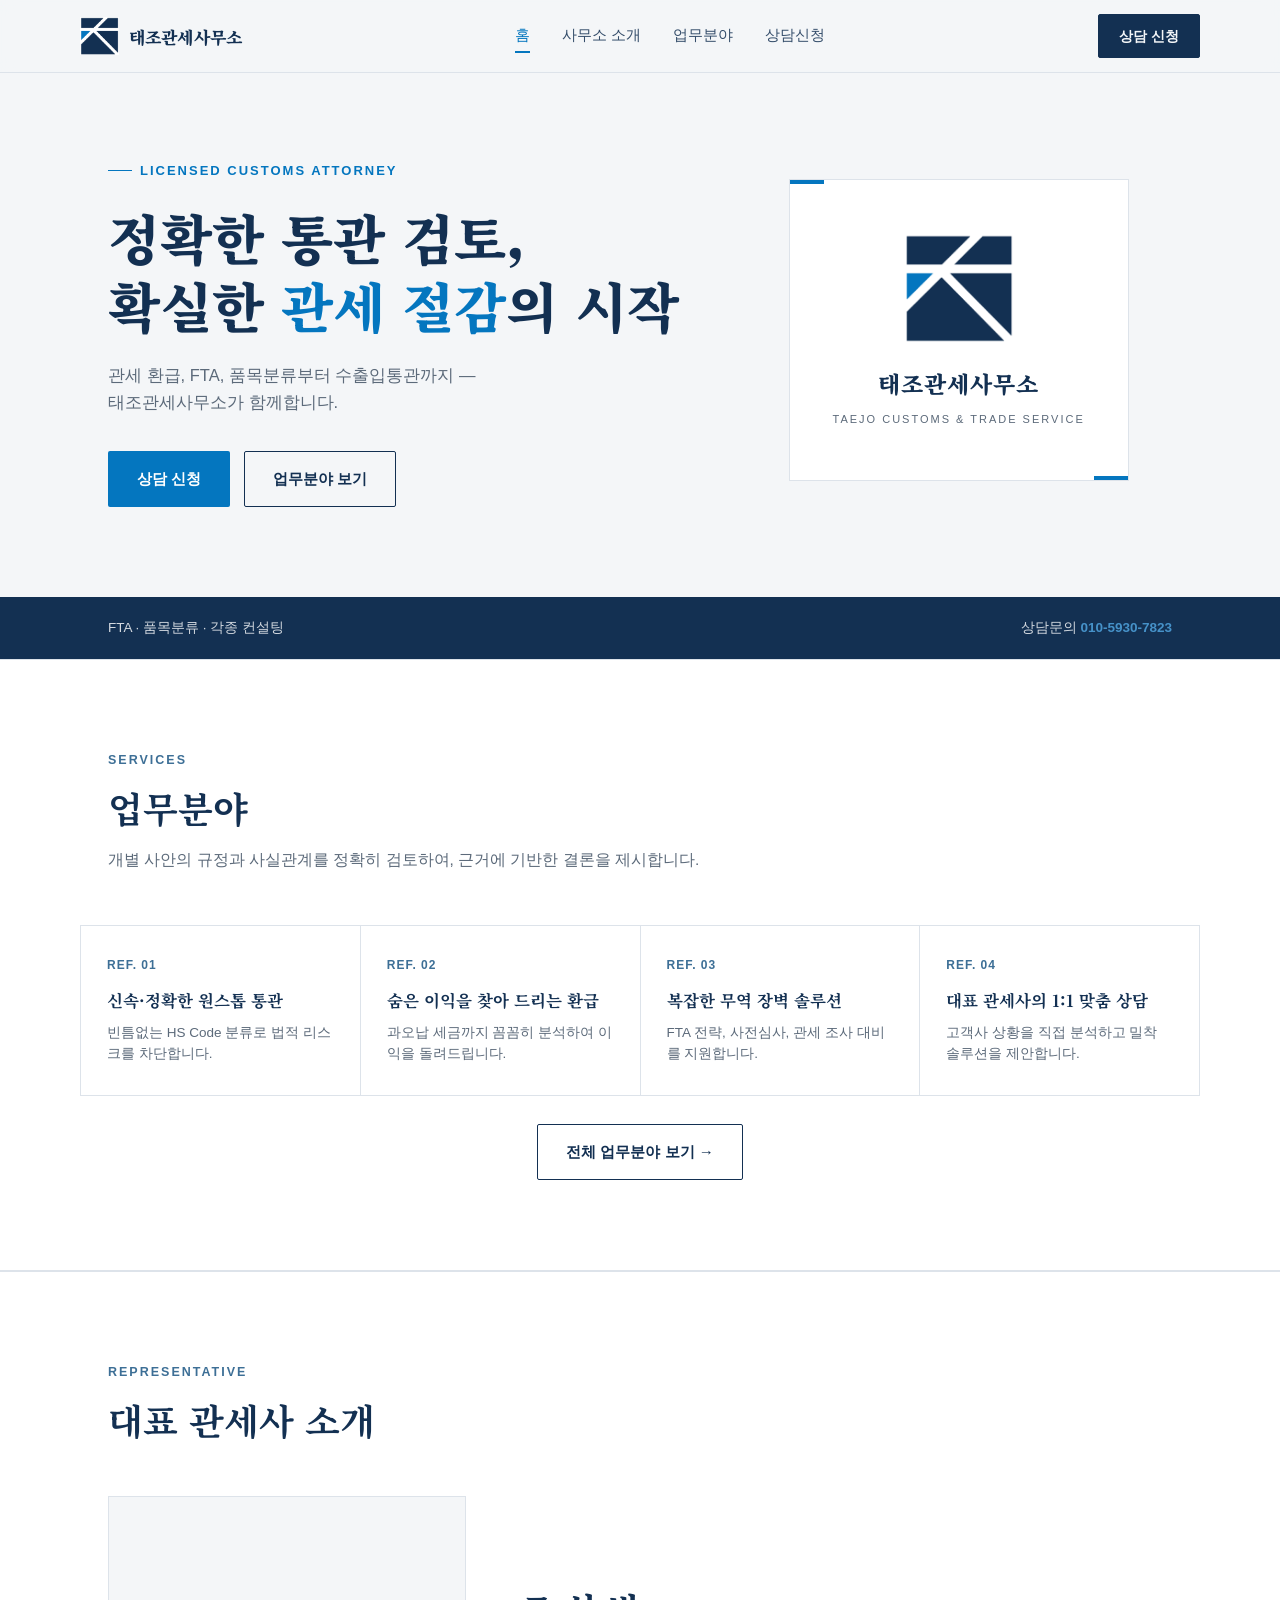
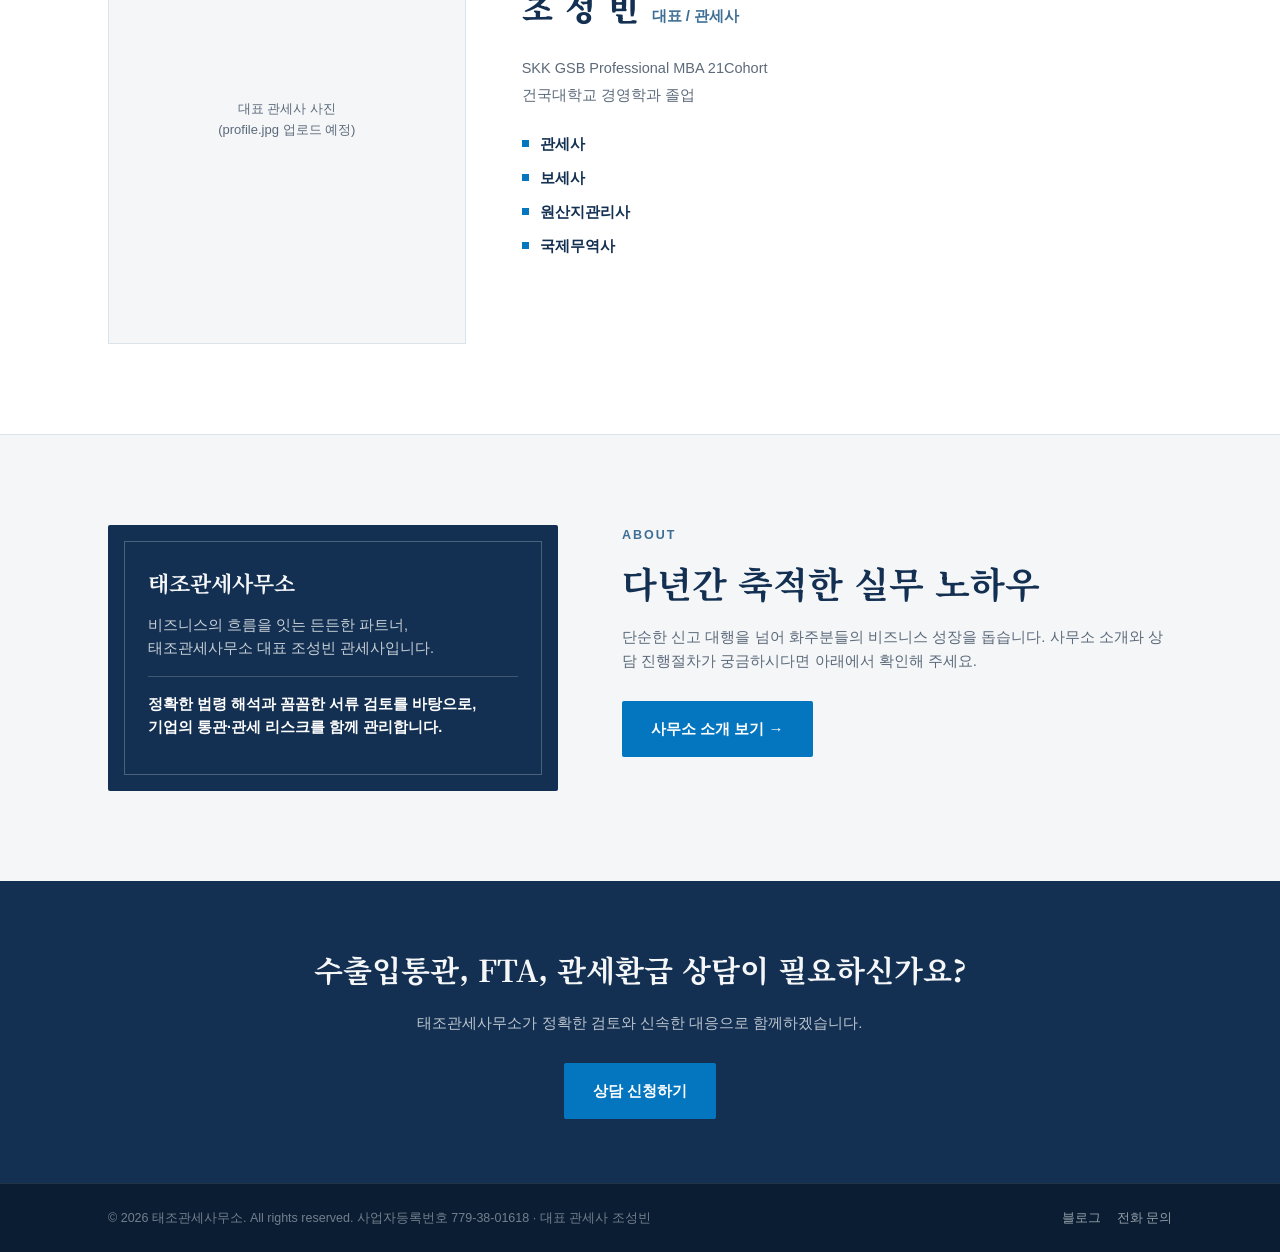
==== commit 6f76facf: "Add files via upload" ====
--- a/index.html
+++ b/index.html
@@ -140,6 +140,35 @@
   </div>
 </section>
 
+<section class="section profile-section">
+  <div class="wrap">
+    <div class="section-head">
+      <div class="section-tag">Representative</div>
+      <h2 class="section-title">대표 관세사 소개</h2>
+    </div>
+    <div class="profile-grid">
+      <!-- 실제 프로필 사진 파일을 profile.jpg 로 저장소에 올리면 아래 이미지가 표시됩니다 -->
+      <img src="profile.jpg" alt="태조관세사무소 조성빈 대표 관세사" class="profile-photo" onerror="this.outerHTML='&lt;div class=&quot;profile-photo-placeholder&quot;&gt;대표 관세사 사진&lt;br&gt;(profile.jpg 업로드 예정)&lt;/div&gt;'">
+      <div>
+        <div class="profile-name-row">
+          <span class="profile-name">조 성 빈</span>
+          <span class="profile-role">대표 / 관세사</span>
+        </div>
+        <p class="profile-edu">
+          SKK GSB Professional MBA 21Cohort<br>
+          건국대학교 경영학과 졸업
+        </p>
+        <ul class="cred-list">
+          <li>관세사</li>
+          <li>보세사</li>
+          <li>원산지관리사</li>
+          <li>국제무역사</li>
+        </ul>
+      </div>
+    </div>
+  </div>
+</section>
+
 <section class="section">
   <div class="wrap about-grid">
     <div class="about-card">
--- a/style.css
+++ b/style.css
@@ -161,6 +161,31 @@
 .process-num{font-family:var(--serif);font-weight:900;font-size:22px;color:var(--brass);min-width:38px;}
 .process-body h4{font-size:16px;font-weight:700;color:var(--navy);margin-bottom:6px;}
 .process-body p{font-size:14px;color:var(--muted);}
+
+/* ===== PROFILE ===== */
+.profile-section{background:var(--white);border-top:1px solid var(--paper-line);border-bottom:1px solid var(--paper-line);}
+.profile-grid{display:grid;grid-template-columns:0.55fr 1fr;gap:56px;align-items:center;}
+.profile-photo{
+  width:100%;aspect-ratio:4/5;object-fit:cover;
+  background:var(--paper);border:1px solid var(--paper-line);
+}
+.profile-photo-placeholder{
+  width:100%;aspect-ratio:4/5;
+  background:var(--paper);border:1px solid var(--paper-line);
+  display:flex;align-items:center;justify-content:center;
+  color:var(--muted);font-size:13px;text-align:center;padding:20px;
+}
+.profile-name-row{display:flex;align-items:baseline;gap:12px;flex-wrap:wrap;margin-bottom:22px;}
+.profile-name{font-family:var(--serif);font-weight:900;font-size:clamp(26px,3vw,32px);color:var(--navy);letter-spacing:1px;}
+.profile-role{font-size:15px;color:var(--brass);font-weight:600;}
+.profile-edu{font-size:14.5px;color:var(--muted);line-height:1.8;margin-bottom:24px;}
+.cred-list{list-style:none;display:flex;flex-direction:column;gap:10px;}
+.cred-list li{
+  position:relative;padding-left:18px;font-size:15px;font-weight:600;color:var(--navy);
+}
+.cred-list li::before{
+  content:'';position:absolute;left:0;top:8px;width:7px;height:7px;background:var(--seal);
+}
 
 /* ===== HOME PREVIEW STRIP ===== */
 .preview-grid{display:grid;grid-template-columns:repeat(4,1fr);gap:1px;background:var(--paper-line);border:1px solid var(--paper-line);}
@@ -250,6 +275,8 @@
   .service-grid{grid-template-columns:1fr;}
   .preview-grid{grid-template-columns:1fr 1fr;}
   .about-grid{grid-template-columns:1fr;}
+  .profile-grid{grid-template-columns:1fr;}
+  .profile-photo,.profile-photo-placeholder{max-width:260px;margin:0 auto;}
   .contact-grid{grid-template-columns:1fr;}
   .trustbar .wrap{flex-direction:column;gap:8px;}
   .map-frame{height:260px;}
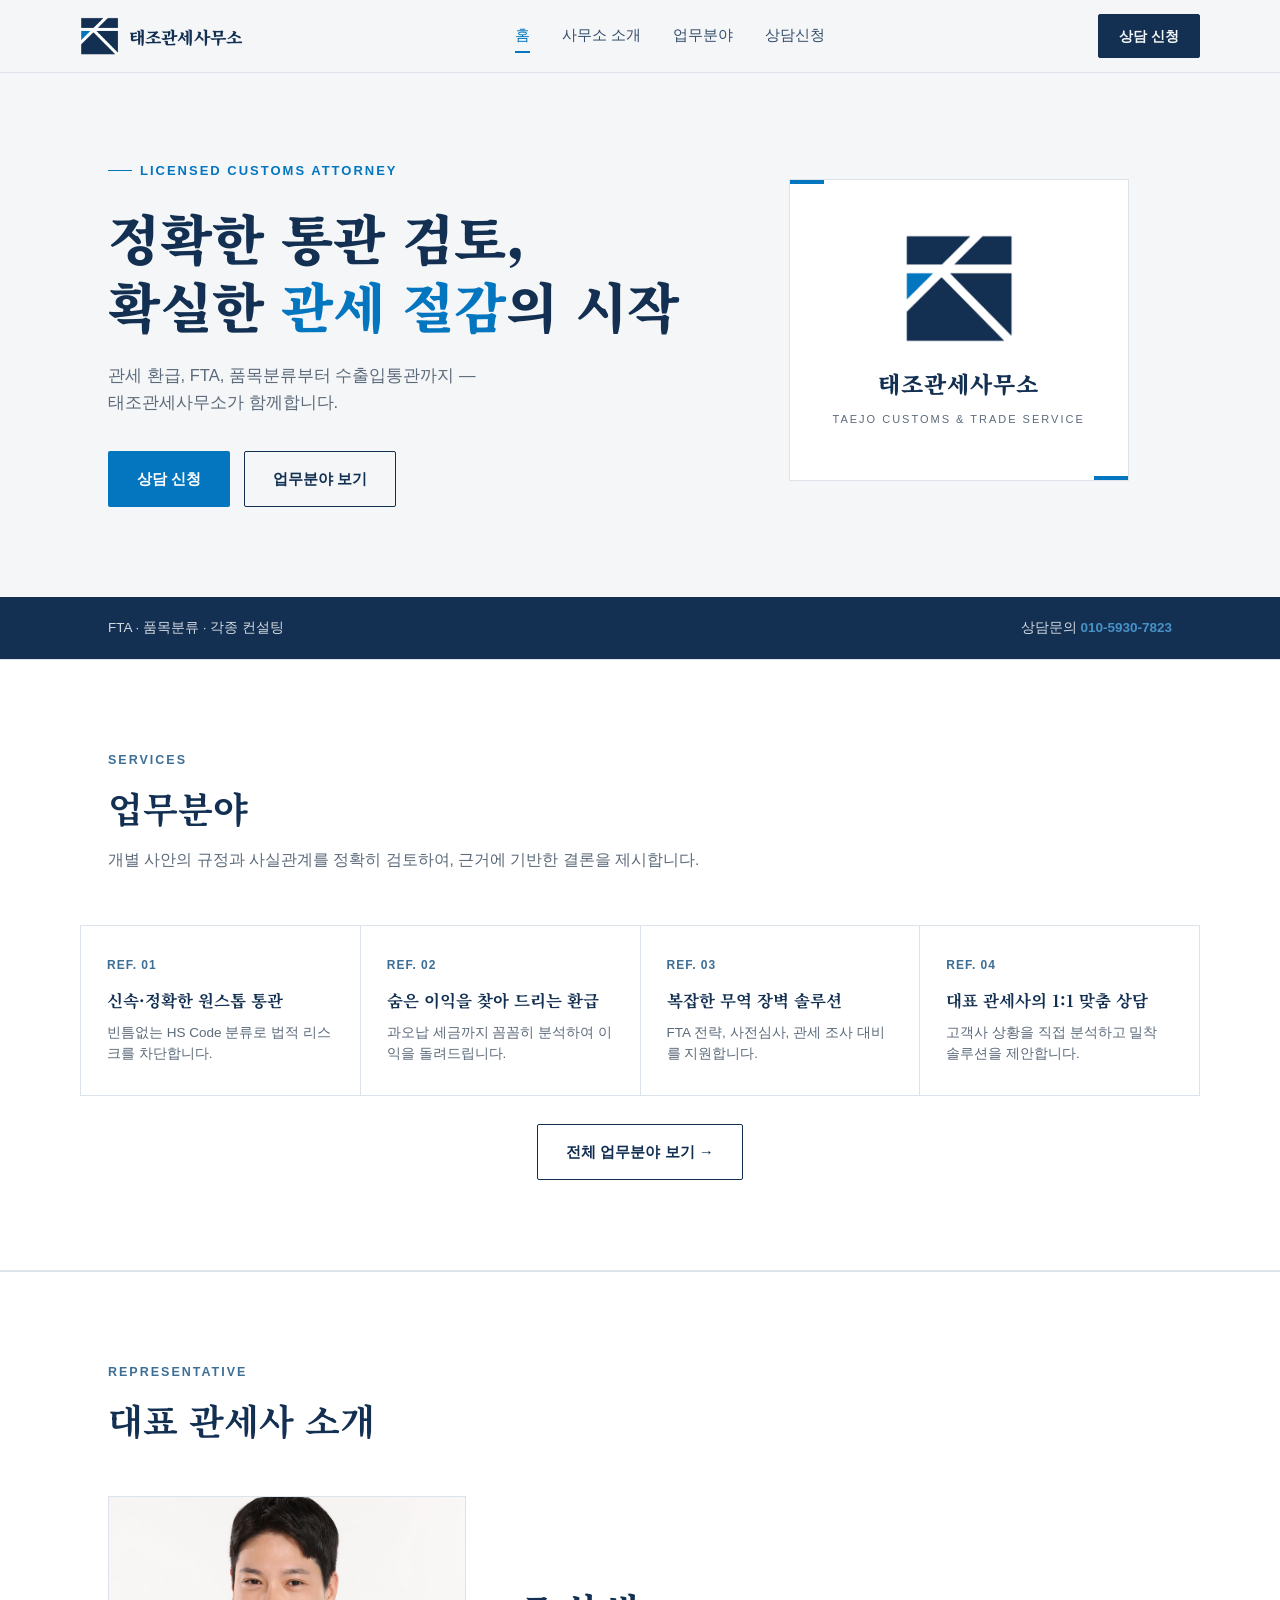
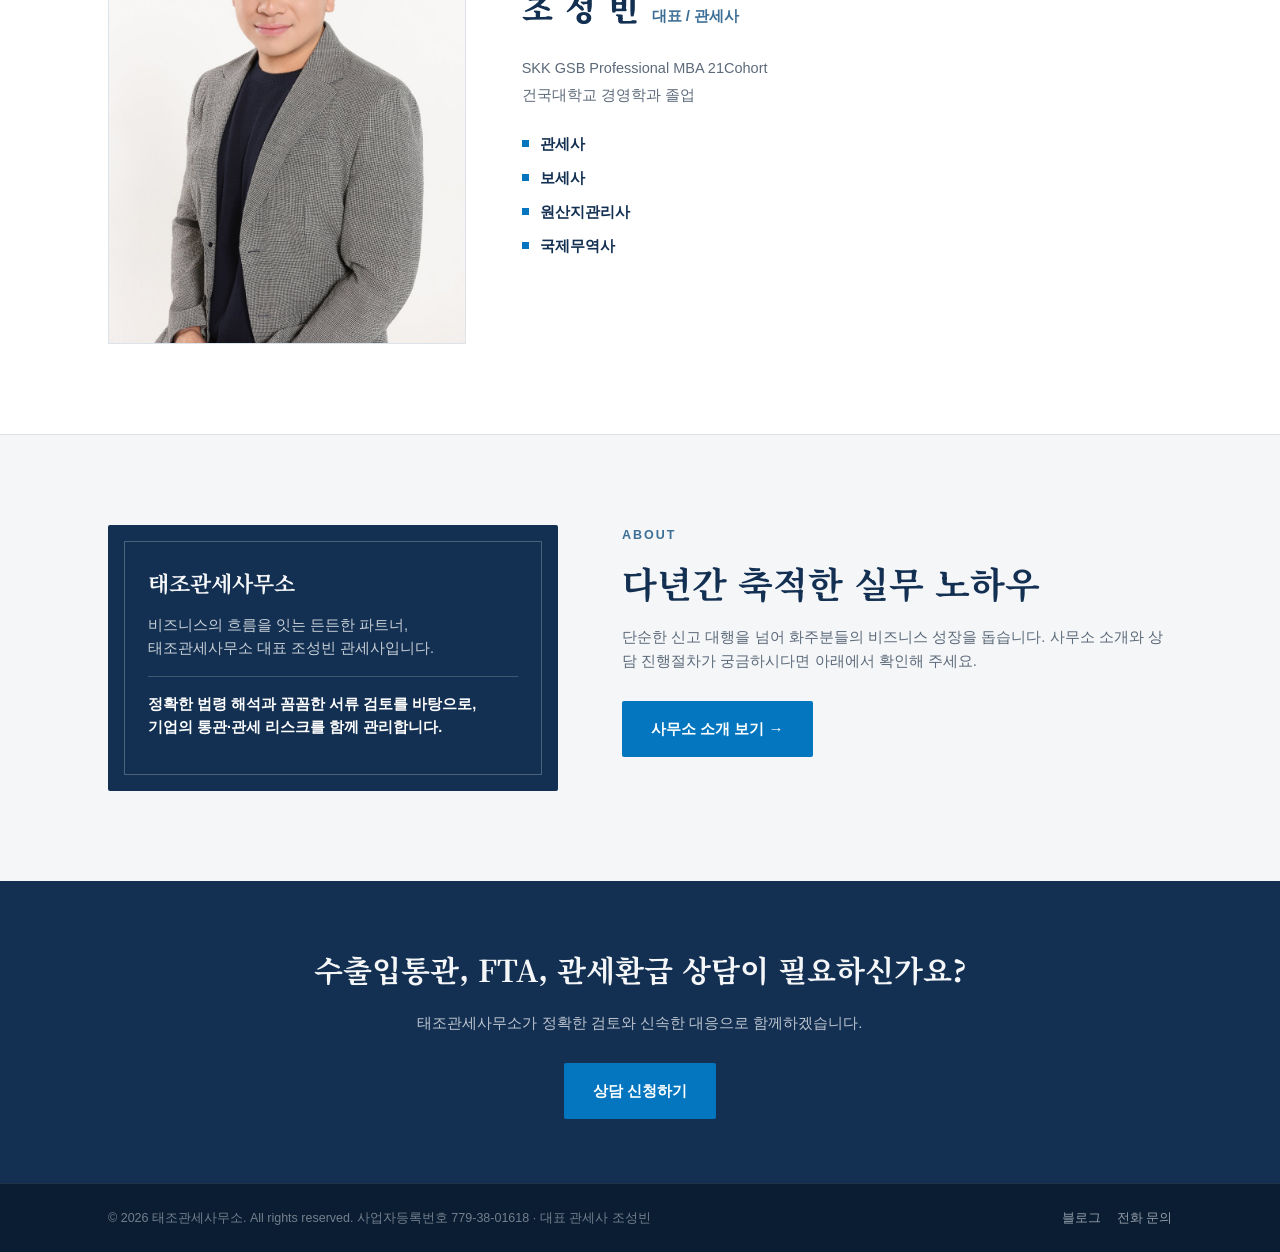
==== commit d1204f37: "Update index.html" ====
--- a/index.html
+++ b/index.html
@@ -44,7 +44,7 @@
 </script>
 </head>
 <body>
-
+<meta http-equiv="Content-Security-Policy" content="upgrade-insecure-requests">
 <header>
   <nav class="nav wrap">
     <a href="index.html" class="brand">
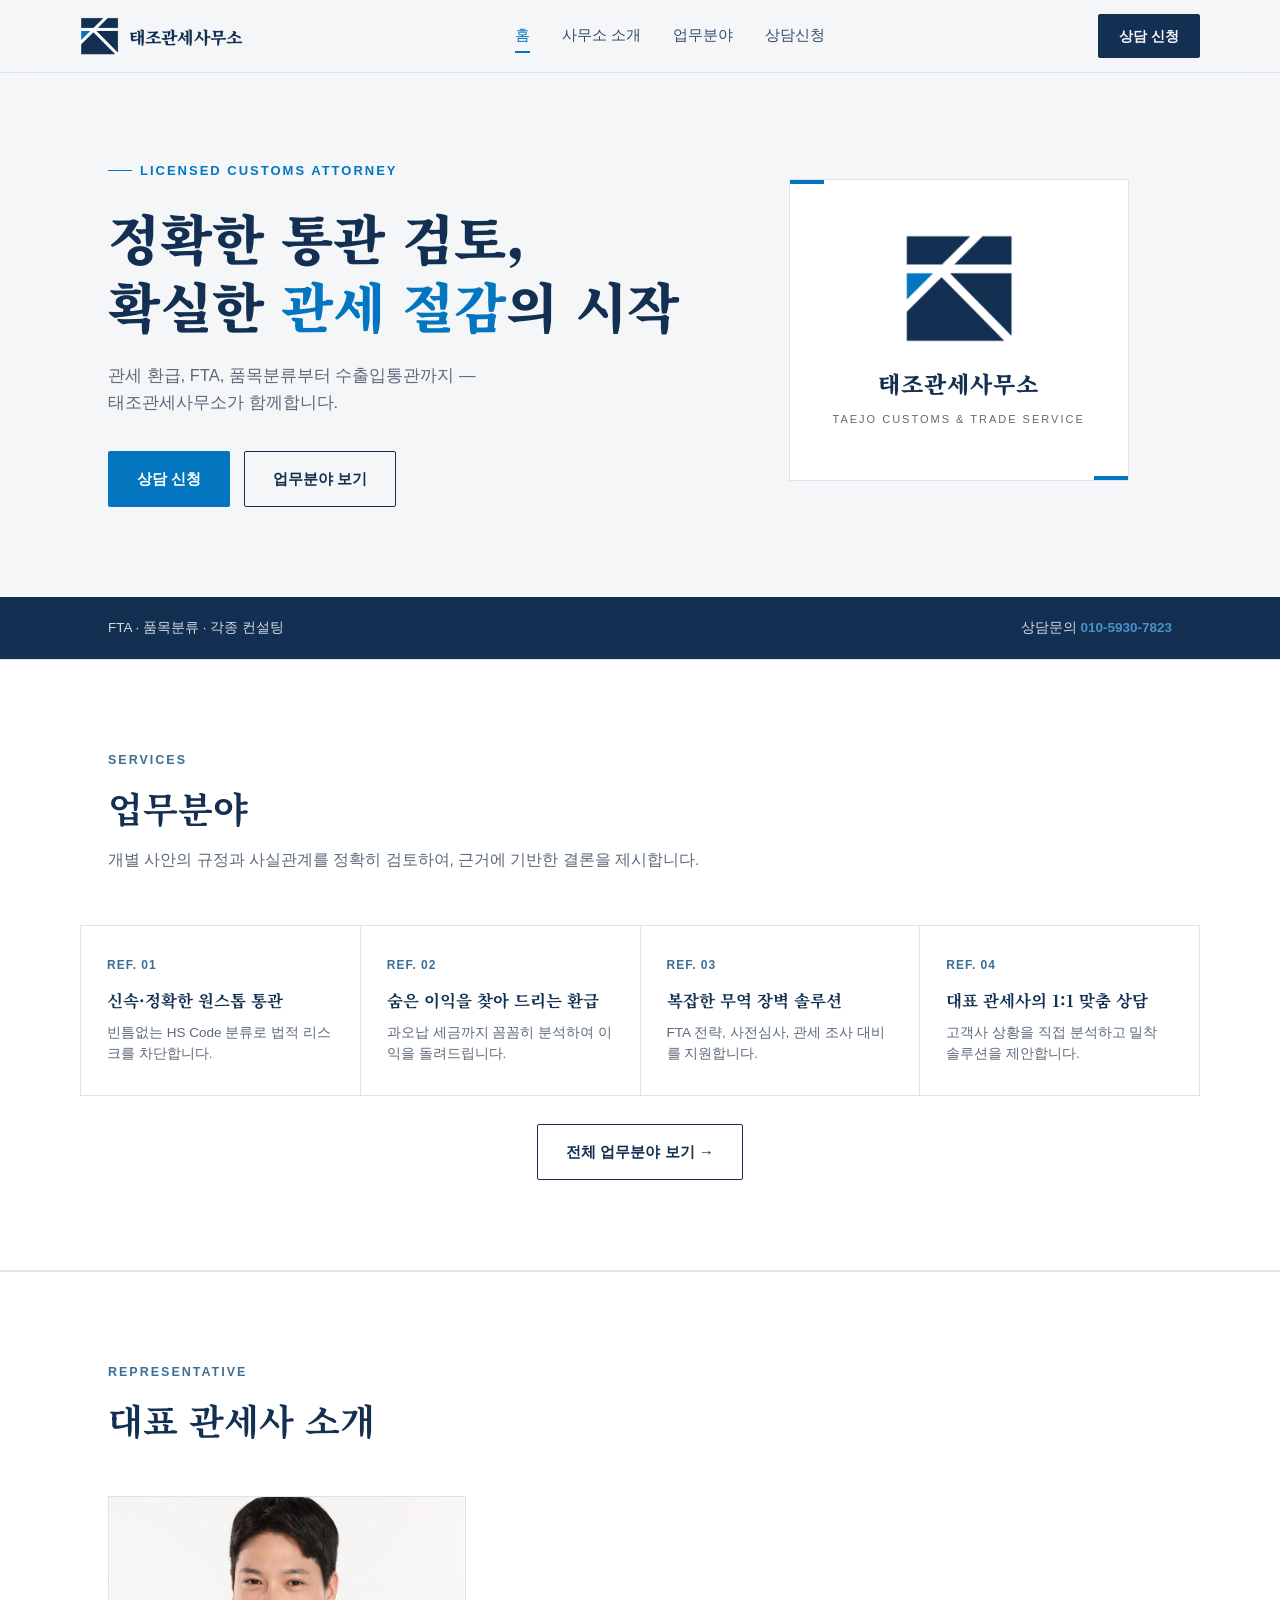
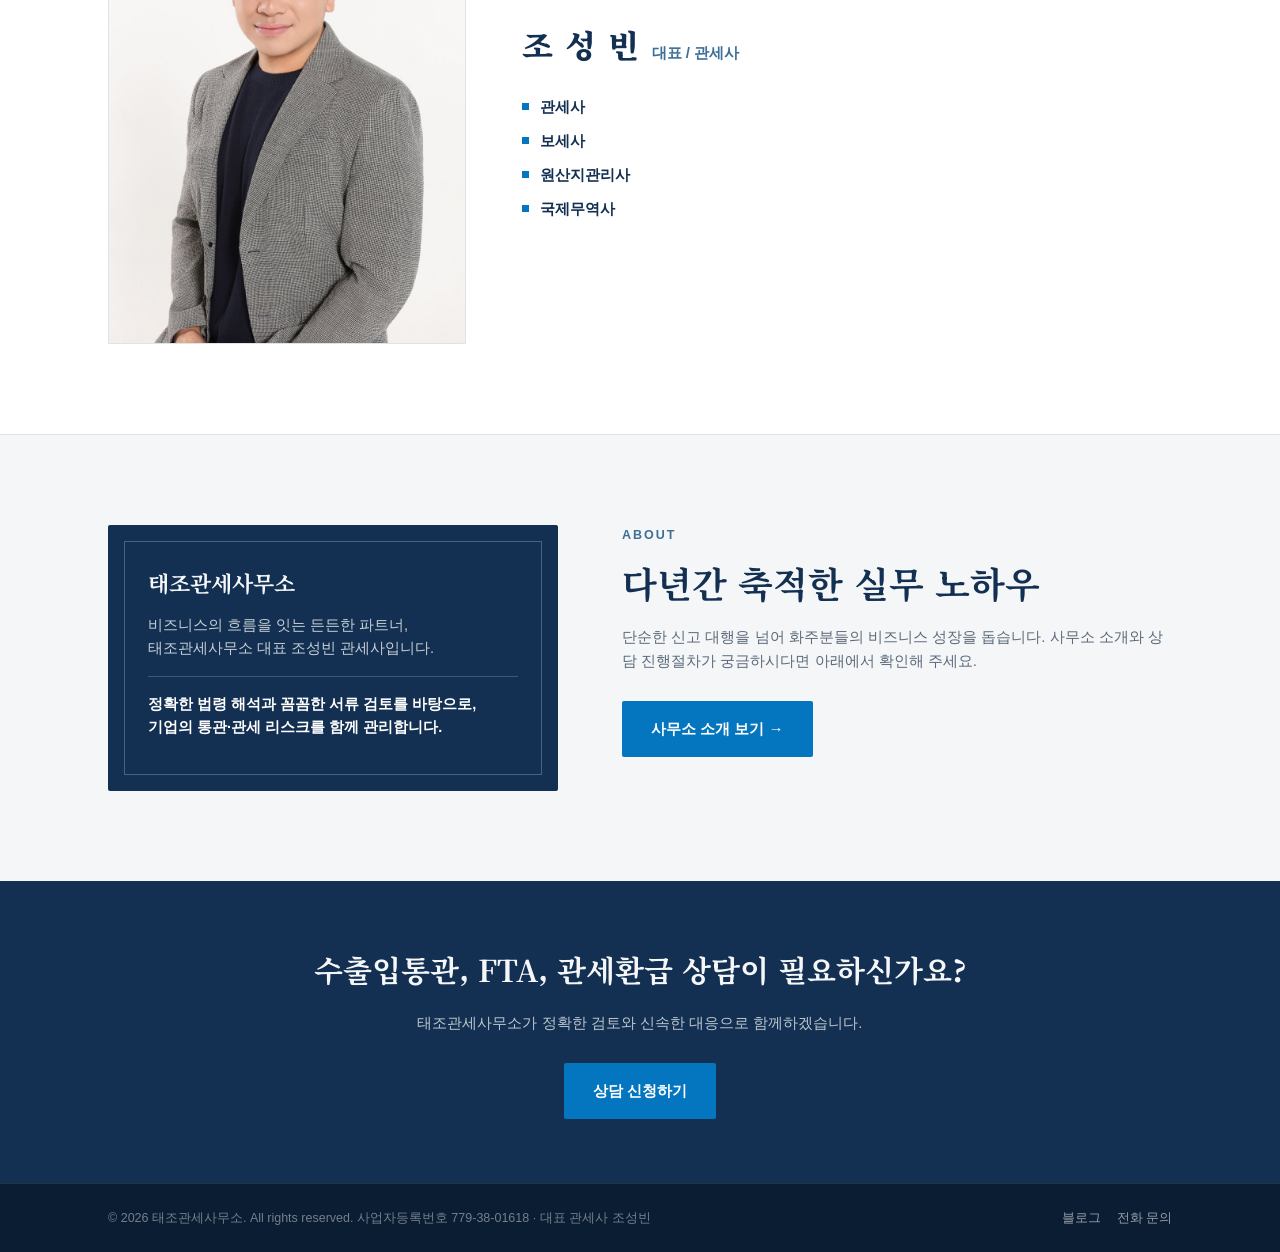
==== commit 93d4b499: "Update index.html" ====
--- a/index.html
+++ b/index.html
@@ -2,6 +2,7 @@
 <html lang="ko">
 <head>
 <meta charset="UTF-8">
+<meta http-equiv="Content-Security-Policy" content="upgrade-insecure-requests">
 <meta name="viewport" content="width=device-width, initial-scale=1.0">
 
 <title>태조관세사무소 | 통관부터 환급까지 신뢰의 파트너</title>
@@ -44,7 +45,7 @@
 </script>
 </head>
 <body>
-<meta http-equiv="Content-Security-Policy" content="upgrade-insecure-requests">
+
 <header>
   <nav class="nav wrap">
     <a href="index.html" class="brand">
@@ -147,7 +148,6 @@
       <h2 class="section-title">대표 관세사 소개</h2>
     </div>
     <div class="profile-grid">
-      <!-- 실제 프로필 사진 파일을 profile.jpg 로 저장소에 올리면 아래 이미지가 표시됩니다 -->
       <img src="profile.jpg" alt="태조관세사무소 조성빈 대표 관세사" class="profile-photo" onerror="this.outerHTML='&lt;div class=&quot;profile-photo-placeholder&quot;&gt;대표 관세사 사진&lt;br&gt;(profile.jpg 업로드 예정)&lt;/div&gt;'">
       <div>
         <div class="profile-name-row">
@@ -155,8 +155,7 @@
           <span class="profile-role">대표 / 관세사</span>
         </div>
         <p class="profile-edu">
-          SKK GSB Professional MBA 21Cohort<br>
-          건국대학교 경영학과 졸업
+      
         </p>
         <ul class="cred-list">
           <li>관세사</li>
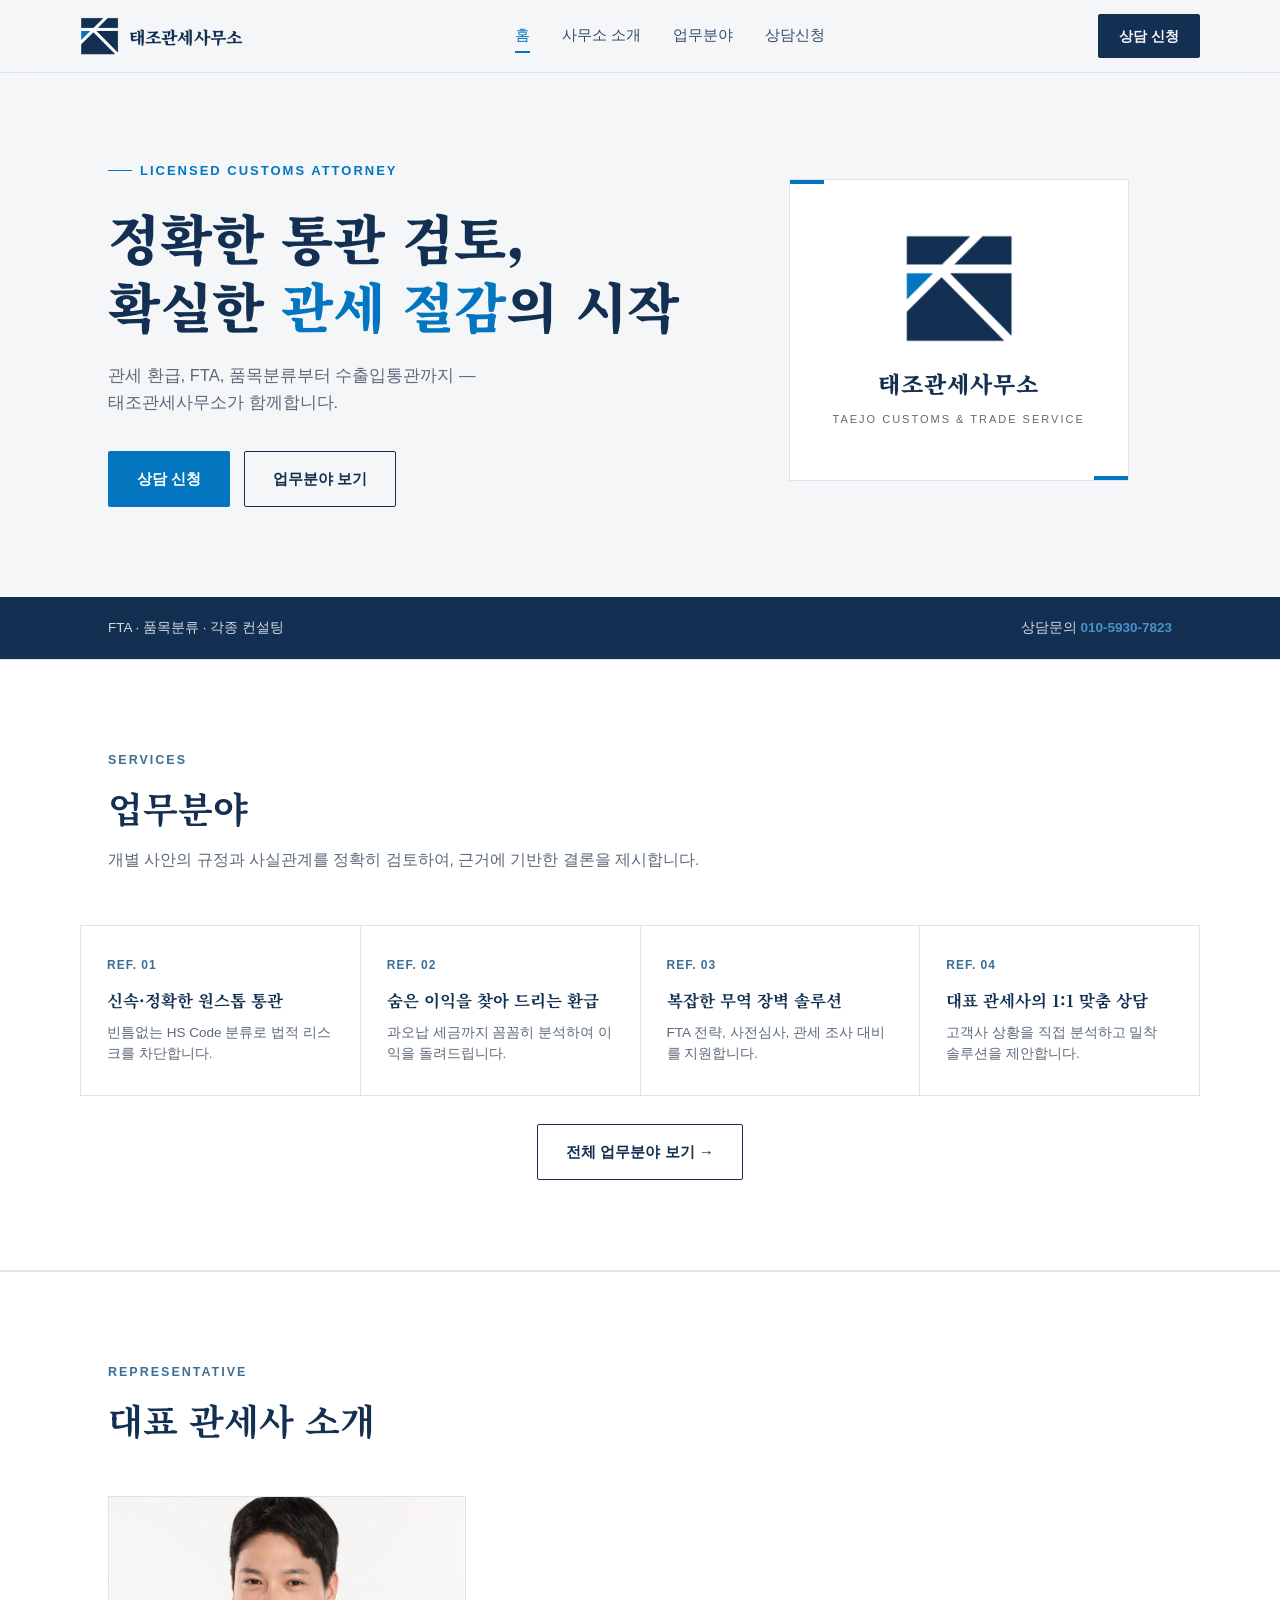
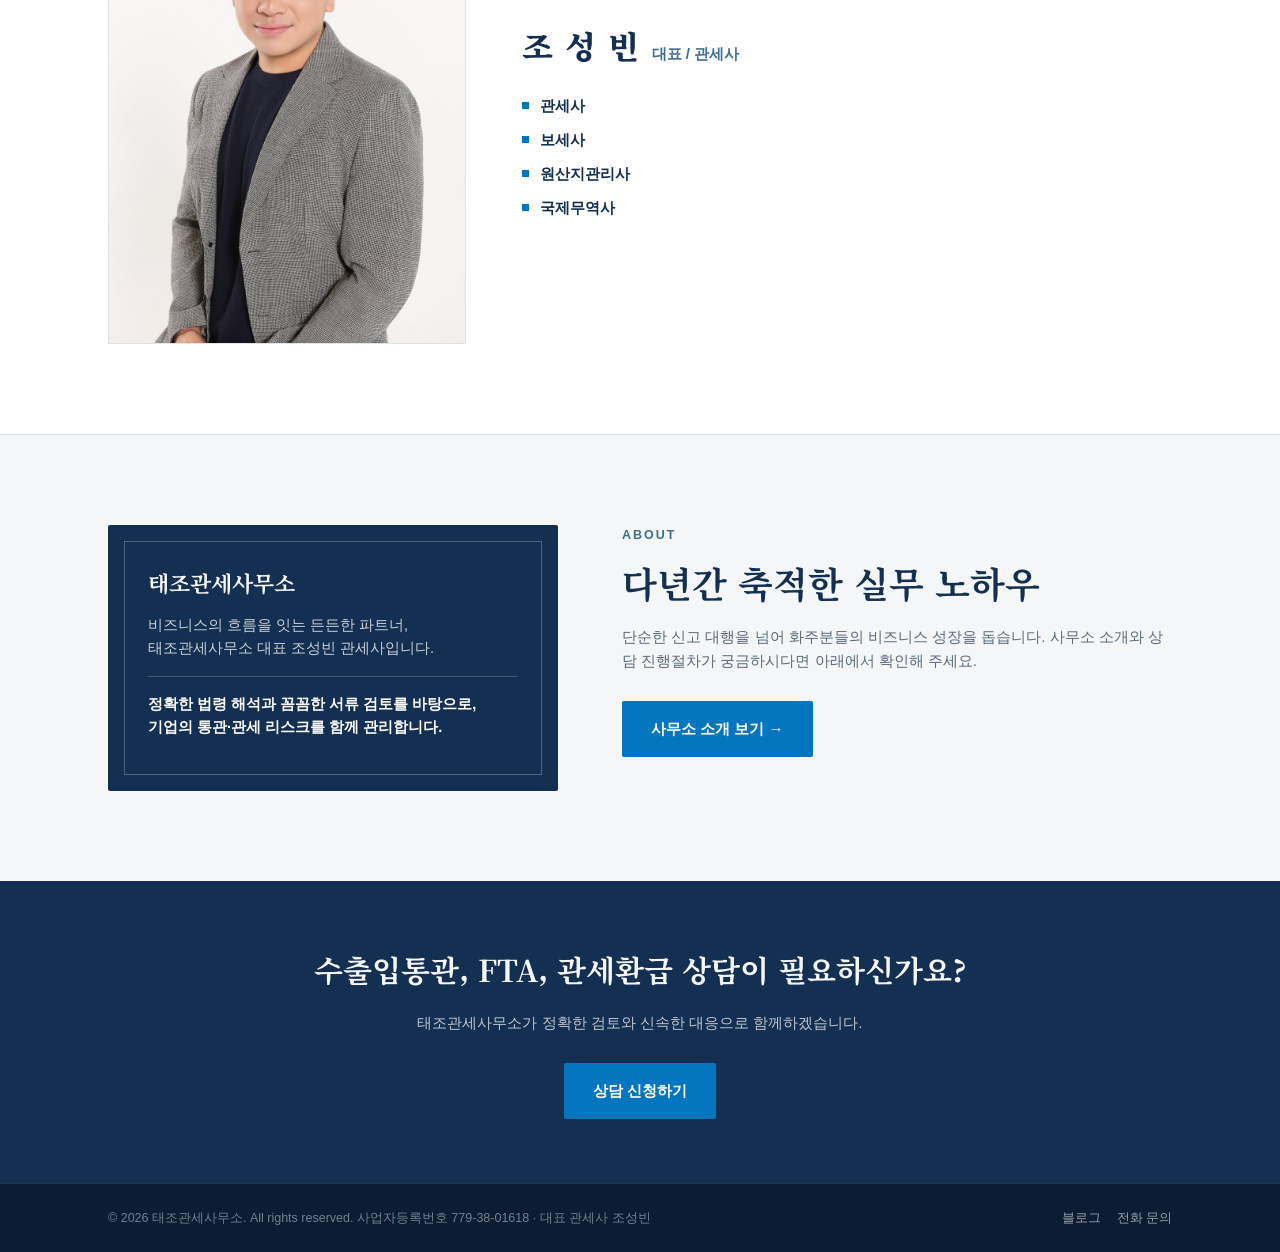
==== commit 264c6c06: "Update index.html" ====
--- a/index.html
+++ b/index.html
@@ -154,9 +154,6 @@
           <span class="profile-name">조 성 빈</span>
           <span class="profile-role">대표 / 관세사</span>
         </div>
-        <p class="profile-edu">
-      
-        </p>
         <ul class="cred-list">
           <li>관세사</li>
           <li>보세사</li>
